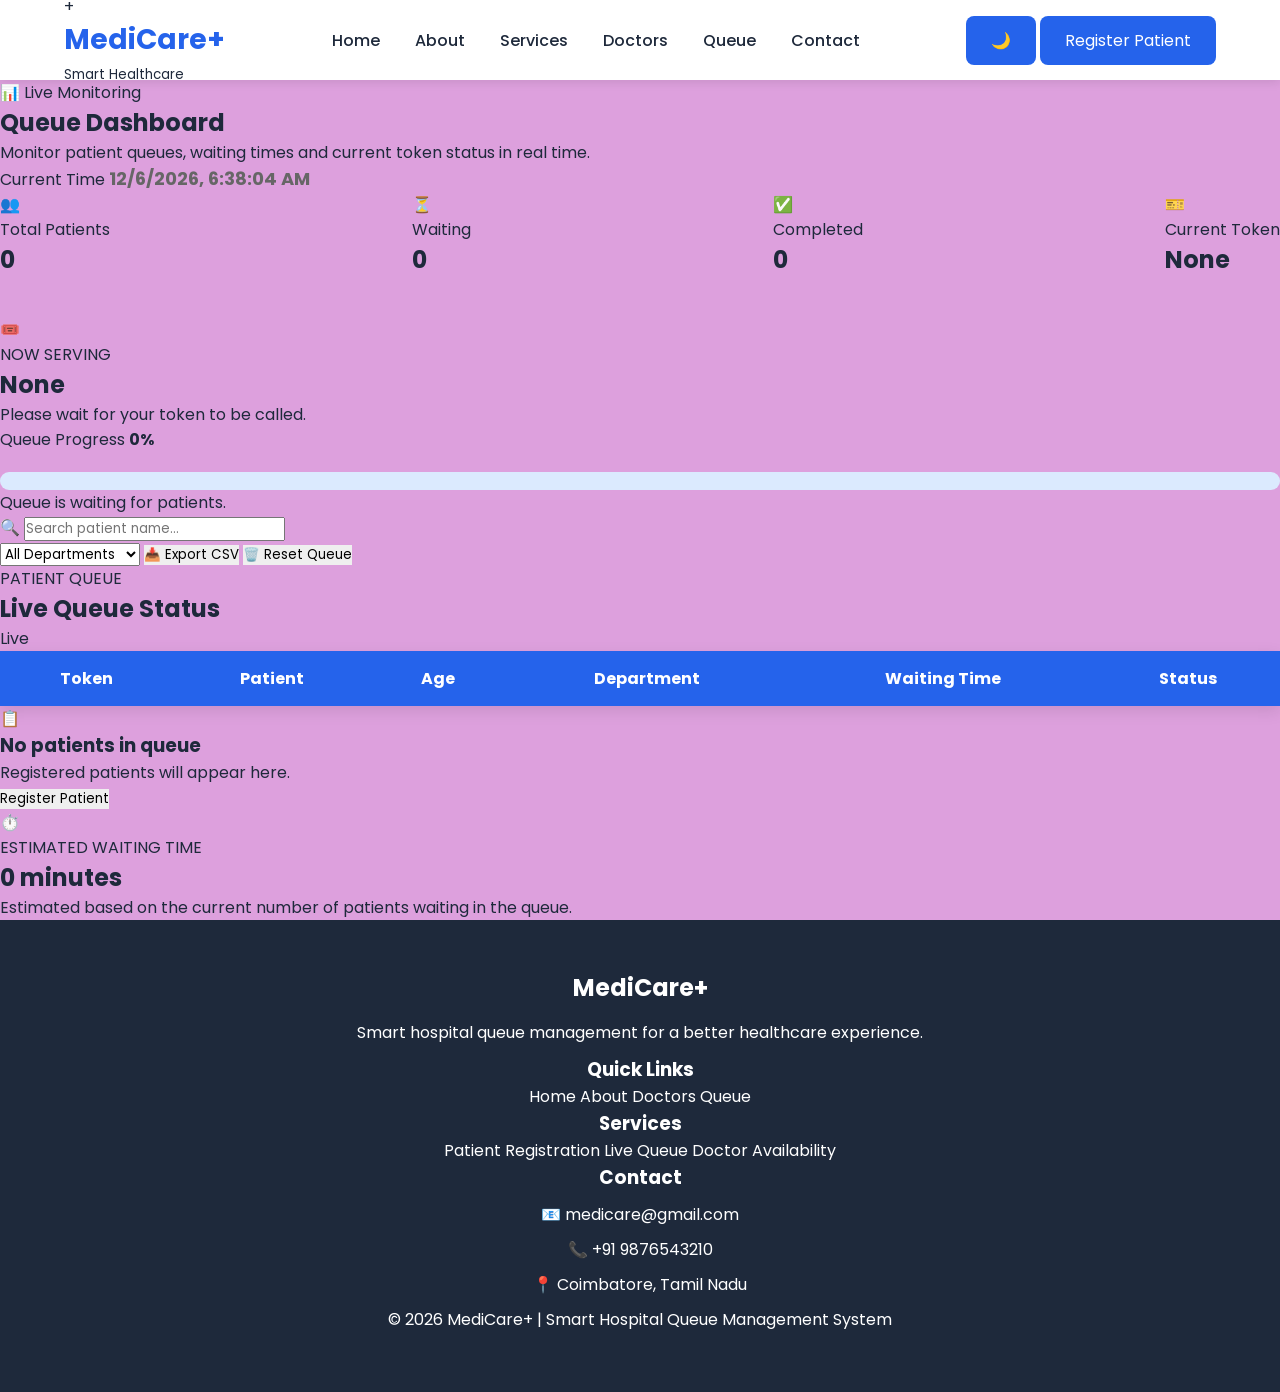
==== dashboard.html @ 4d16ec3a "Initial commit - MediCare+ Smart Hospital Queue Management System" ====
<!DOCTYPE html>
<html lang="en">

<head>

    <meta charset="UTF-8">

    <meta name="viewport" content="width=device-width, initial-scale=1.0">

    <title>Live Queue Dashboard | MediCare+</title>

    <link rel="stylesheet" href="css/style.css">
    <link rel="stylesheet" href="css/responsive.css">
    <link rel="stylesheet" href="css/animation.css">

</head>

<body>

<!-- ================= NAVBAR ================= -->

<header class="navbar">

    <nav>

        <div class="logo">

            <div class="logo-icon">
                +
            </div>

            <div>

                <h2>
                    MediCare<span>+</span>
                </h2>

                <small>
                    Smart Healthcare
                </small>

            </div>

        </div>


        <ul class="nav-links">

            <li>
                <a href="index.html">
                    Home
                </a>
            </li>

            <li>
                <a href="about.html">
                    About
                </a>
            </li>

            <li>
                <a href="index.html#services">
                    Services
                </a>
            </li>

            <li>
                <a href="doctor.html">
                    Doctors
                </a>
            </li>

            <li>
                <a href="dashboard.html" class="active">
                    Queue
                </a>
            </li>

            <li>
                <a href="index.html#contact">
                    Contact
                </a>
            </li>

        </ul>


        <div class="nav-actions">

            <button
                id="themeToggle"
                class="theme-btn">

                🌙

            </button>


            <button
                class="register-btn"
                onclick="window.location.href='register.html'">

                Register Patient

            </button>

        </div>

    </nav>

</header>


<!-- ================= DASHBOARD ================= -->

<main class="dashboard-page">


    <!-- HEADER -->

    <section class="dashboard-header">

        <div>

            <span class="hero-badge">
                📊 Live Monitoring
            </span>

            <h1>
                Queue Dashboard
            </h1>

            <p>
                Monitor patient queues, waiting times
                and current token status in real time.
            </p>

        </div>


        <div class="dashboard-time">

            <span>
                Current Time
            </span>

            <strong id="clock">
                Loading...
            </strong>

        </div>

    </section>


    <!-- ================= STAT CARDS ================= -->

    <section class="dashboard-cards">


        <div class="dashboard-card">

            <div class="dashboard-card-icon">
                👥
            </div>

            <div>

                <p>
                    Total Patients
                </p>

                <h2 id="totalPatients">
                    0
                </h2>

            </div>

        </div>


        <div class="dashboard-card waiting-card">

            <div class="dashboard-card-icon">
                ⏳
            </div>

            <div>

                <p>
                    Waiting
                </p>

                <h2 id="waitingPatients">
                    0
                </h2>

            </div>

        </div>


        <div class="dashboard-card completed-card">

            <div class="dashboard-card-icon">
                ✅
            </div>

            <div>

                <p>
                    Completed
                </p>

                <h2 id="completedPatients">
                    0
                </h2>

            </div>

        </div>


        <div class="dashboard-card current-card">

            <div class="dashboard-card-icon">
                🎫
            </div>

            <div>

                <p>
                    Current Token
                </p>

                <h2 id="currentToken">
                    None
                </h2>

            </div>

        </div>


    </section>


    <!-- ================= CURRENT QUEUE ================= -->

    <section class="queue-highlight">


        <div class="current-patient">

            <div class="current-icon">
                🎟️
            </div>

            <div>

                <span>
                    NOW SERVING
                </span>

                <h2 id="currentTokenLarge">
                    None
                </h2>

                <p>
                    Please wait for your token to be called.
                </p>

            </div>

        </div>


        <div class="queue-progress-box">

            <div class="progress-header">

                <span>
                    Queue Progress
                </span>

                <strong id="progressText">
                    0%
                </strong>

            </div>


            <div class="progress">

                <div id="progressBar">
                </div>

            </div>


            <p id="queueMessage">
                Queue is waiting for patients.
            </p>

        </div>


    </section>


    <!-- ================= CONTROLS ================= -->

    <section class="queue-controls">


        <div class="search-box">

            <span>
                🔍
            </span>

            <input
                type="text"
                id="searchInput"
                placeholder="Search patient name...">

        </div>


        <select id="departmentFilter">

            <option value="All">
                All Departments
            </option>

            <option value="General">
                General Medicine
            </option>

            <option value="ENT">
                ENT
            </option>

            <option value="Dental">
                Dental
            </option>

            <option value="Eye">
                Ophthalmology
            </option>

            <option value="Cardiology">
                Cardiology
            </option>

        </select>


        <button
            id="exportBtn"
            class="secondary-action">

            📥 Export CSV

        </button>


        <button
            id="resetBtn"
            class="danger-action">

            🗑️ Reset Queue

        </button>

    </section>


    <!-- ================= QUEUE TABLE ================= -->

    <section class="queue-table-section">


        <div class="table-header">

            <div>

                <span>
                    PATIENT QUEUE
                </span>

                <h2>
                    Live Queue Status
                </h2>

            </div>


            <div class="live-indicator">

                <span></span>

                Live

            </div>

        </div>


        <div class="table-wrapper">

            <table>

                <thead>

                    <tr>

                        <th>
                            Token
                        </th>

                        <th>
                            Patient
                        </th>

                        <th>
                            Age
                        </th>

                        <th>
                            Department
                        </th>

                        <th>
                            Waiting Time
                        </th>

                        <th>
                            Status
                        </th>

                    </tr>

                </thead>


                <tbody id="patientTable">

                    <!-- JavaScript will insert patients here -->

                </tbody>

            </table>


            <!-- EMPTY STATE -->

            <div
                id="emptyQueue"
                class="empty-queue">

                <div>
                    📋
                </div>

                <h3>
                    No patients in queue
                </h3>

                <p>
                    Registered patients will appear here.
                </p>

                <button
                    class="primary-btn"
                    onclick="window.location.href='register.html'">

                    Register Patient

                </button>

            </div>

        </div>

    </section>


    <!-- ================= ESTIMATED WAIT ================= -->

    <section class="waiting-info">


        <div class="waiting-info-icon">
            ⏱️
        </div>


        <div>

            <span>
                ESTIMATED WAITING TIME
            </span>

            <h2 id="estimatedWait">
                0 minutes
            </h2>

            <p>
                Estimated based on the current number
                of patients waiting in the queue.
            </p>

        </div>

    </section>


</main>


<!-- ================= FOOTER ================= -->

<footer id="contact">

    <div class="footer-container">


        <div class="footer-brand">

            <h2>
                MediCare<span>+</span>
            </h2>

            <p>
                Smart hospital queue management
                for a better healthcare experience.
            </p>

        </div>


        <div>

            <h3>
                Quick Links
            </h3>

            <a href="index.html">
                Home
            </a>

            <a href="about.html">
                About
            </a>

            <a href="doctor.html">
                Doctors
            </a>

            <a href="dashboard.html">
                Queue
            </a>

        </div>


        <div>

            <h3>
                Services
            </h3>

            <a href="register.html">
                Patient Registration
            </a>

            <a href="dashboard.html">
                Live Queue
            </a>

            <a href="doctor.html">
                Doctor Availability
            </a>

        </div>


        <div>

            <h3>
                Contact
            </h3>

            <p>
                📧 medicare@gmail.com
            </p>

            <p>
                📞 +91 9876543210
            </p>

            <p>
                📍 Coimbatore, Tamil Nadu
            </p>

        </div>


    </div>


    <div class="footer-bottom">

        <p>
            © 2026 MediCare+ | Smart Hospital Queue Management System
        </p>

    </div>

</footer>


<!-- ================= TOAST ================= -->

<div id="toast"></div>


<script src="js/script.js"></script>

<script src="js/dashboard.js"></script>

</body>

</html>
---- css/style.css ----
/* Google Font */
@import url('https://fonts.googleapis.com/css2?family=Poppins:wght@300;400;500;600;700&display=swap');
/* Reset */
*{
    margin:0;
    padding:0;
    box-sizing:border-box;
    font-family:'Poppins',sans-serif;
}
/* Smooth Scroll */
html{
    scroll-behavior:smooth;
}
/* Body */
body{
    background: plum;
    color:#1e293b;
}
/* Remove underline */
a{
    text-decoration:none;
    color:inherit;
}
/* Remove bullets */
ul{
    list-style:none;
}
button{
    cursor:pointer;
    border:none;
}
/* =======================
   NAVBAR
========================== */
header{
    background:white;
    box-shadow:0 2px 10px rgba(0,0,0,.1);
    position:sticky;
    top:0;
    z-index:1000;
}
nav{
    width:90%;
    margin:auto;
    height:80px;
    display:flex;
    justify-content:space-between;
    align-items:center;
}
.logo h2{
    color:#2563eb;
    font-size:28px;
}
nav ul{
    display:flex;
    gap:35px;
}
nav ul li a{
    font-weight:500;
    transition:.3s;
}
nav ul li a:hover{
    color:#2563eb;
}
nav button{
    background:#2563eb;
    color:white;
    padding:12px 25px;
    border-radius:8px;
    font-size:16px;
    transition:.3s;
}
nav button:hover{
    background:#1d4ed8;
}
/* =======================
   HERO
========================== */
#hero{
    min-height:90vh;
    display:flex;
    justify-content:space-between;
    align-items:center;
    padding:80px 10%;
    gap:60px;
}
.hero-content{
    flex:1;
}
.hero-content h1{
    font-size:55px;
    color:#2563eb;
    margin-bottom:20px;
}
.hero-content p{
    font-size:20px;
    line-height:35px;
    margin-bottom:40px;
}
.hero-content button{
    padding:15px 35px;
    margin-right:15px;
    border:none;
    border-radius:8px;
    background:#2563eb;
    color:white;
    font-size:16px;
    cursor:pointer;
}
.hero-image{
    flex:1;
    text-align:center;
}
.hero-image img{
    width:420px;
    max-width:100%;
}
.hero-image{
    flex:1;
    text-align:center;
}
.hero-image img{
    width:420px;
    max-width:100%;
}
/*=========================
      ABOUT SECTION
=========================*/
#about{
    padding:80px 10%;
    text-align:center;
    background:white;
}
#about h2{
    font-size:40px;
    color:#2563eb;
    margin-bottom:25px;
}
#about p{
    font-size:18px;
    line-height:35px;
    color:#555;
    max-width:900px;
    margin:auto;
}
/*=========================
      SERVICES
=========================*/
#services{
    padding:80px 10%;
    background:#f5f9ff;
}
#services h2{
    text-align:center;
    font-size:40px;
    color:#2563eb;
    margin-bottom:50px;
}
.service-card{
    width:260px;
    padding:30px;
    border-radius:20px;
    background:rgba(255,255,255,0.15);
    backdrop-filter:blur(15px);
    -webkit-backdrop-filter:blur(15px);
    border:1px solid rgba(255,255,255,.2);
    box-shadow:0 8px 32px rgba(0,0,0,.2);
    transition:.4s;
}
.service-card:hover{
    transform:translateY(-10px);
}
.service-card h3{
    margin-bottom:15px;
    color:#2563eb;
}
.service-card p{
    color:#666;
    line-height:28px;
}
.services-container{
    display:flex;
    justify-content:center;
    gap:30px;
    flex-wrap:wrap;
}
/*=========================
      WHY CHOOSE US
=========================*/
#why{
    padding:80px 10%;
    background:white;
}
#why h2{
    text-align:center;
    font-size:40px;
    color:#2563eb;
    margin-bottom:50px;
}
.why-container{
    display:flex;
    justify-content:center;
    gap:30px;
    flex-wrap:wrap;
}
.why-card{
    width:260px;
    padding:30px;
    border-radius:20px;
    background:rgba(255,255,255,.15);
    backdrop-filter:blur(15px);
    border:1px solid rgba(255,255,255,.2);
    transition:.4s;
}
.why-card:hover{
    transform:translateY(-10px);
    background:#2563eb;
    color:white;
}
.why-card h3{
    margin-bottom:15px;
}
.why-card p{
    line-height:28px;
}
/*=========================
      HOW IT WORKS
=========================*/
#queue{
    padding:80px 10%;
    background:#f5f9ff;
}
#queue h2{
    text-align:center;
    font-size:40px;
    color:#2563eb;
    margin-bottom:50px;
}
.steps{
    display:flex;
    justify-content:center;
    gap:30px;
    flex-wrap:wrap;
}
.step{
    width:220px;
    padding:30px;
    border-radius:20px;
    background:rgba(255,255,255,.15);
    backdrop-filter:blur(15px);
    border:1px solid rgba(255,255,255,.2);
}
.step h3{
    width:60px;
    height:60px;
    margin:auto;
    margin-bottom:20px;
    border-radius:50%;
    background:#2563eb;
    color:white;
    display:flex;
    justify-content:center;
    align-items:center;
    font-size:25px;
}
/*=========================
      FOOTER
=========================*/
footer{
    background:#1e293b;
    color:white;
    text-align:center;
    padding:50px;
}
footer h2{
    margin-bottom:15px;
}
footer p{
    margin:10px 0;
}
footer hr{
    margin:30px auto;
    width:300px;
}
/*=========================
   REGISTRATION PAGE
=========================*/
.register-container{
    width:450px;
    margin:60px auto;
    background:white;
    padding:40px;
    border-radius:12px;
    box-shadow:0 5px 20px rgba(0,0,0,.1);
}
.register-container h1{
    text-align:center;
    color:#2563eb;
    margin-bottom:30px;
}
.register-container input,
.register-container select{
    width:100%;
    padding:15px;
    margin-bottom:20px;
    border:1px solid #ccc;
    border-radius:8px;
    font-size:16px;
}
.register-container button{
    width:100%;
    padding:15px;
    background:#2563eb;
    color:white;
    border-radius:8px;
    font-size:18px;
}
#result{
    margin-top:20px;
    text-align:center;
    font-size:22px;
    font-weight:bold;
    color:green;

}
/*=========================
      DASHBOARD
=========================*/
.dashboard{
    width:90%;
    margin:50px auto;
}
.dashboard h1{
    text-align:center;
    color:#2563eb;
    margin-bottom:30px;
}
table{
    width:100%;
    border-collapse:collapse;
    background:white;
    box-shadow:0 5px 15px rgba(0,0,0,.1);
}
table th{
    background:#2563eb;
    color:white;
    padding:15px;
}
table td{
    padding:15px;
    text-align:center;
    border-bottom:1px solid #ddd;
}
table tr:hover{
    background:#f5f9ff;
}
/*========================
      DOCTOR PANEL
=========================*/
.doctor-panel{
    width:90%;
    margin:50px auto;
}
.doctor-panel h1{
    text-align:center;
    color:#2563eb;
    margin-bottom:30px;
}
.doctor-panel button{
    background:#10b981;
    color:white;
    padding:10px 18px;
    border-radius:8px;
}
.doctor-panel button:hover{
    background:#059669;
}
/*========================
    DOCTOR CONTROL
=========================*/
.doctor-controls{
    display:flex;
    justify-content:space-between;
    align-items:center;
    margin-bottom:30px;
}
.doctor-controls h2{
    color:#2563eb;
}
.doctor-controls button{
    background:#2563eb;
    color:white;
    padding:12px 20px;
    border-radius:8px;
}
/*=========================
    DASHBOARD CARDS
=========================*/
.dashboard-cards{
    display:flex;
    justify-content:space-between;
    gap:20px;
    margin-bottom:40px;
    flex-wrap:wrap;
}
.card{
    flex:1;
    min-width:220px;
    background:white;
    padding:30px;
    border-radius:12px;
    text-align:center;
    box-shadow:0 5px 15px rgba(0,0,0,.1);
    transition:.3s;
}
.card:hover{
    transform:translateY(-8px);
}
.card h3{
    color:#666;
    margin-bottom:15px;
}
.card h2{
    color:#2563eb;
    font-size:35px;
}
/*=========================
    SEARCH & FILTER
=========================*/
.controls{
    display:flex;
    justify-content:space-between;
    gap:20px;
    margin-bottom:30px;
    flex-wrap:wrap;
}
.controls input{
    flex:1;
    min-width:250px;
    padding:15px;
    border:1px solid #ccc;
    border-radius:8px;
    font-size:16px;
}
.controls select{
    width:250px;
    padding:15px;
    border:1px solid #ccc;
    border-radius:8px;
    font-size:16px;
}
/*=========================
      TOP ACTIONS
=========================*/
.top-actions{
    display:flex;
    justify-content:flex-end;
    gap:15px;
    margin-bottom:25px;
}
.top-actions button{
    padding:12px 20px;
    border:none;
    border-radius:8px;
    background:#2563eb;
    color:white;
    font-size:15px;
    cursor:pointer;
}
.top-actions button:hover{
    background:#1d4ed8;
}
#clock{
    text-align:center;
    font-size:18px;
    color:#666;
    margin-bottom:20px;
}
#toast{
    position:fixed;
    bottom:20px;
    right:20px;
    background:#10b981;
    color:white;
    padding:15px 25px;
    border-radius:8px;
    display:none;
}
@media(max-width:768px){
    nav{
        flex-direction:column;
        height:auto;
        padding:20px;
    }
    nav ul{
        flex-direction:column;
        text-align:center;
        gap:15px;
    }
    #hero{
        flex-direction:column;
        text-align:center;
    }
    .hero-left,
    .hero-right{
        width:100%;
    }
    .hero-left h1{
        font-size:38px;
    }
    .dashboard-cards{
        flex-direction:column;
    }
    .controls{
        flex-direction:column;
    }
    table{
        font-size:14px;
    }
}
/*=========================
      DARK MODE
=========================*/
.dark{
    background:#0f172a;
    color:white;
}
.dark header{
    background:#1e293b;
}
.dark nav{
    background:#1e293b;
}
.dark nav ul li a{
    color:white;
}
.dark .logo h2{
    color:#60a5fa;
}
.dark #hero{
    background:#0f172a;
}
.dark .hero-content h1{
    color:#60a5fa;
}
.dark .hero-content p{
    color:#e2e8f0;
}
.dark #about{
    background:#1e293b;
}
.dark #services{
    background:#0f172a;
}
.dark .service-card{
    background:#334155;
}
.dark .why-card{
    background:#334155;
}
.dark .step{
    background:#334155;
}
.dark footer{
    background:#1e293b;
}
.dark p{
    color:#e2e8f0;
}
.dark h2{
    color:#60a5fa;
}
.dark table th{
    background:#1d4ed8;
}
.dark .register-container{
    background:#334155;
}
.dark .register-container input,
.dark .register-container select{
    background:#475569;
    color:white;
    border:none;
}
.dark .register-container input::placeholder{
    color:#cbd5e1;
}
/* Dashboard Table Dark Mode */
.dark table{
    background:#334155;
    color:white;
}
.dark table th{
    background:#2563eb;
    color:white;
}
.dark table td{
    background:#334155;
    color:white;
    border-bottom:1px solid #475569;
}
.dark table tr:hover td{
    background:#475569;
}
/*=========================
      THEME CONTAINER
=========================*/
.theme-container{
    display:flex;
    align-items:center;
    gap:10px;
}
.theme-container span{
    font-size:22px;
    transition:0.3s;
}
#sun{
    opacity:1;
}
#moon{
    opacity:0.4;
}
.dark #sun{
    opacity:0.4;
}
.dark #moon{
    opacity:1;
}
/*=========================
      THEME TOGGLE
=========================*/
.theme-toggle{
    margin-right:20px;
}
.theme-toggle input{
    display:none;
}
.toggle-label{
    width:70px;
    height:35px;
    background:#d1d5db;
    border-radius:50px;
    display:flex;
    align-items:center;
    position:relative;
    cursor:pointer;
    transition:.3s;
}
.toggle-ball{
    width:29px;
    height:29px;
    background:white;
    border-radius:50%;
    display:flex;
    justify-content:center;
    align-items:center;
    position:absolute;
    left:3px;
    transition:.3s;
    font-size:18px;
}
#themeToggle:checked + .toggle-label{
    background:#2563eb;
}
#themeToggle:checked + .toggle-label .toggle-ball{
    left:38px;
}
/* ===== FORCE HOME PAGE DARK MODE ===== */
body.dark #services,
body.dark #why,
body.dark #queue{
    background:#0f172a !important;
}
body.dark #services h2,
body.dark #why h2,
body.dark #queue h2{
    color:#60a5fa !important;
}
body.dark .service-card,
body.dark .why-card,
body.dark .step{
    background:#334155 !important;
    color:#ffffff !important;
    box-shadow:0 5px 15px rgba(0,0,0,.4);
}
body.dark .service-card h3,
body.dark .why-card h3,
body.dark .step h3{
    color:#60a5fa !important;
}
body.dark .service-card p,
body.dark .why-card p,
body.dark .step p{
    color:#e2e8f0 !important;
}
/* ===== ABOUT SECTION DARK MODE ===== */
body.dark #about p{
    color: #e2e8f0 !important;
}
body.dark #about h2{
    color: #60a5fa !important;
}
/* =========================================
   DARK MODE - HOME PAGE
========================================= */
/* Body */
body.dark{
    background:#0f172a;
    color:#ffffff;
}
/* Navbar */
body.dark header{
    background:#1e293b;
}
body.dark nav ul li a{
    color:white;
}
body.dark .logo h2{
    color:#60a5fa;
}
/* Hero */
body.dark #hero{
    background:#0f172a;
}
body.dark .hero-content h1{
    color:#60a5fa;
}
body.dark .hero-content p{
    color:#e2e8f0;
}
/* About */
body.dark #about{
    background:#1e293b;
}
body.dark #about h2{
    color:#60a5fa;
}
body.dark #about p{
    color:#e2e8f0;
}
/* Services */
body.dark #services{
    background:#0f172a;
}
body.dark #services h2{
    color:#60a5fa;
}
body.dark .service-card{
    background:#334155;
    color:white;
    box-shadow:0 8px 20px rgba(0,0,0,.4);
}
body.dark .service-card h3{
    color:#60a5fa;
}
body.dark .service-card p{
    color:#e2e8f0;
}
/* Why Choose Us */
body.dark #why{
    background:#1e293b;
}
body.dark #why h2{
    color:#60a5fa;
}
body.dark .why-card{
    background:#334155;
    color:white;
}
body.dark .why-card h3{
    color:#60a5fa;
}
body.dark .why-card p{
    color:#e2e8f0;
}
/* How It Works */
body.dark #queue{
    background:#0f172a;
}
body.dark #queue h2{
    color:#60a5fa;
}
body.dark .step{
    background:#334155;
    color:white;
}
body.dark .step h3{
    color:white;
}
body.dark .step p{
    color:#e2e8f0;
}
/* Footer */
body.dark footer{
    background:#1e293b;
    color:white;
}
body.dark footer h2{
    color:#60a5fa;
}
body.dark footer p{
    color:#e2e8f0;
}
/* Buttons */
body.dark button{
    background:#2563eb;
    color:white;
}
body.dark button:hover{
    background:#1d4ed8;
}
/* Inputs (Future Pages) */
body.dark input,
body.dark select,
body.dark textarea{
    background:#334155;
    color:white;
    border:1px solid #475569;
}
body.dark input::placeholder{
    color:#cbd5e1;
}
.progress{
    width:100%;
    height:18px;
    background:#dbeafe;
    border-radius:20px;
    overflow:hidden;
    margin-top:20px;
}
#progressBar{
    width:0%;
    height:100%;
    background:#2563eb;
    transition:.5s;
}
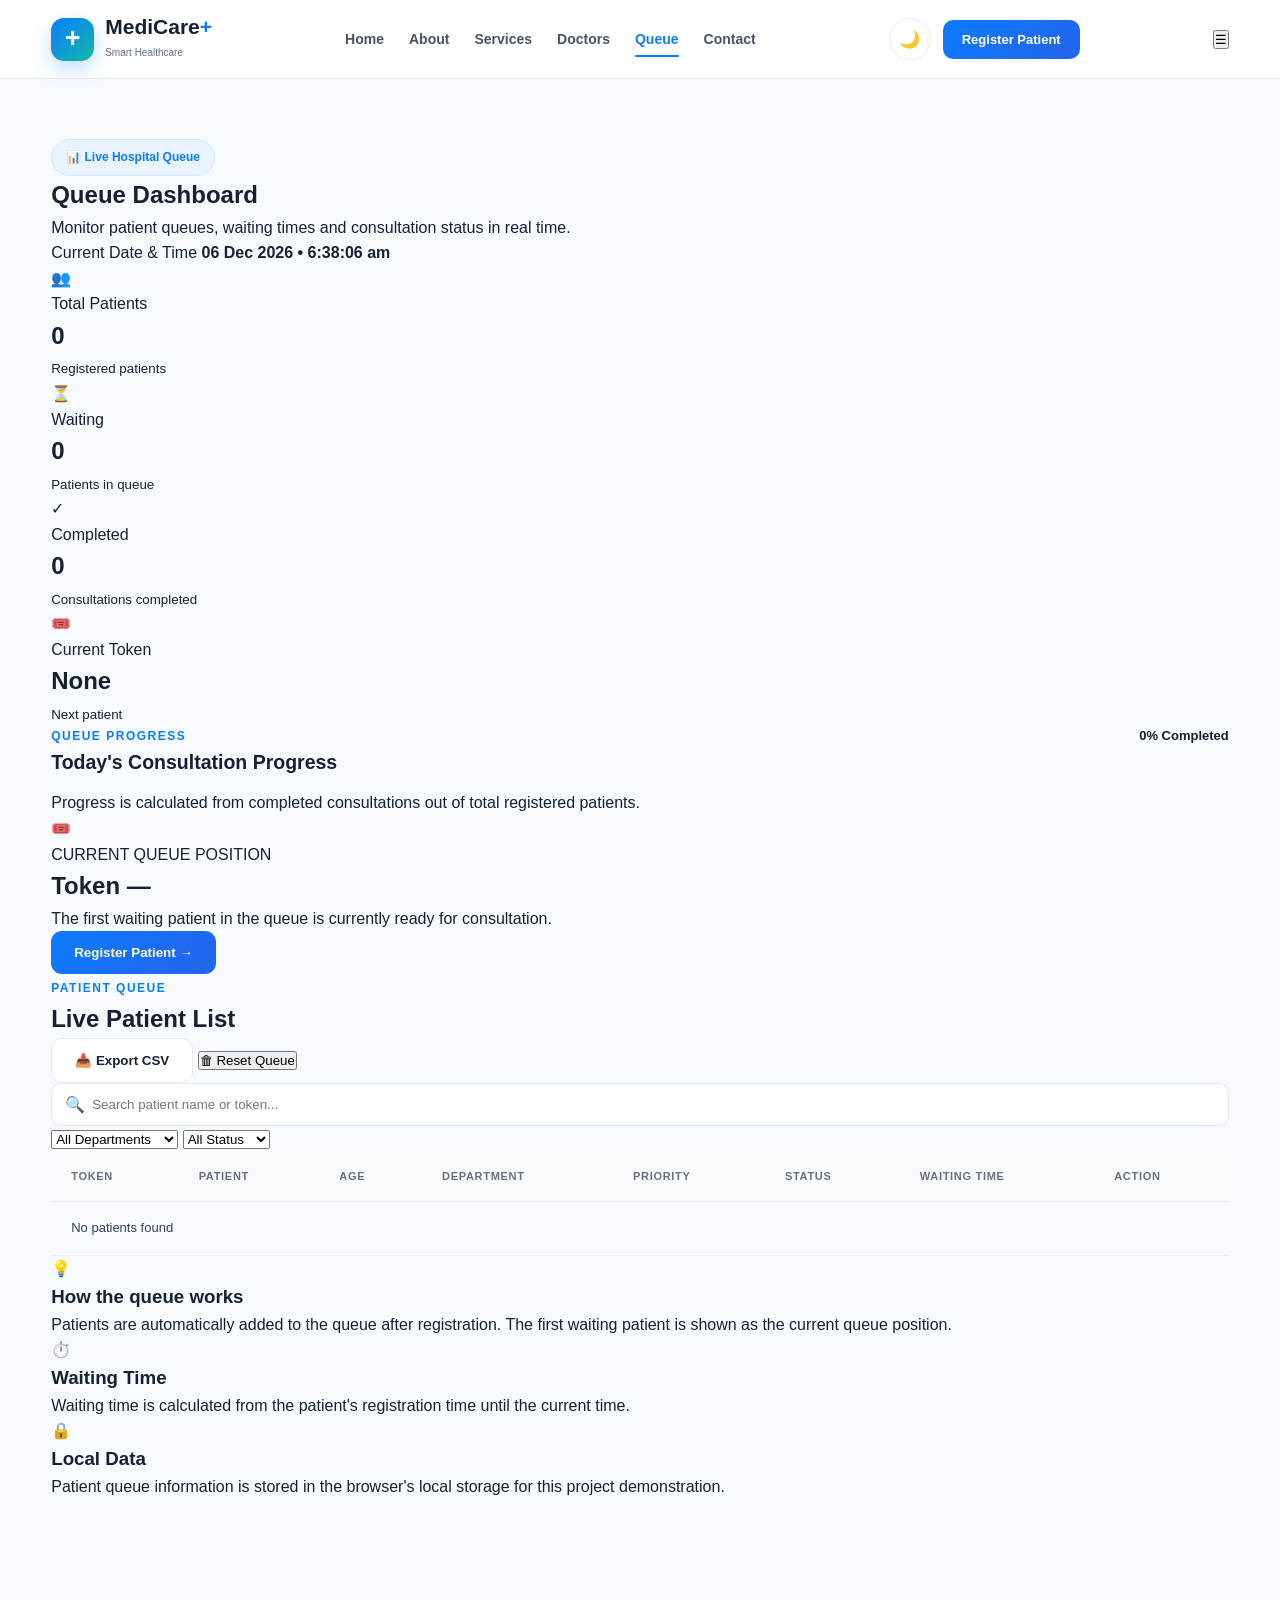
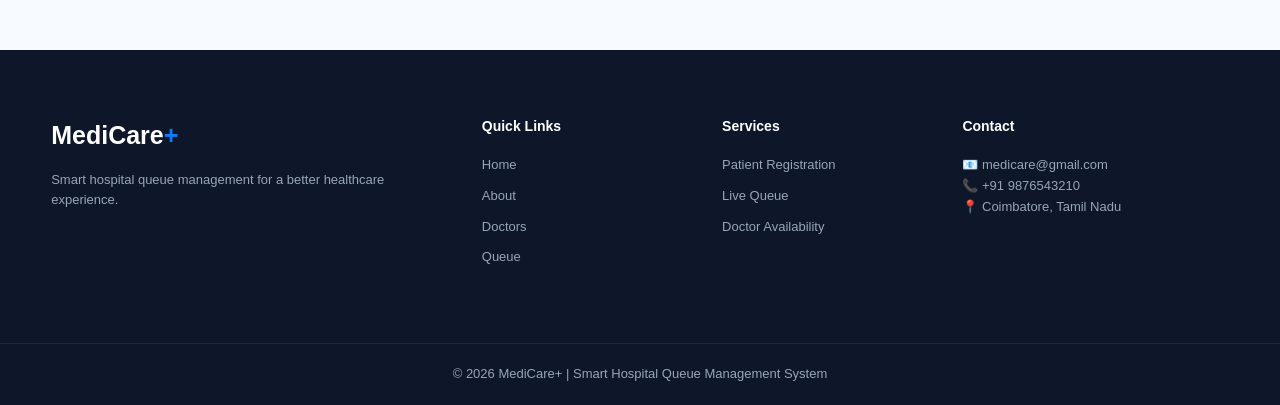
==== commit f18ac7b6: "changes in dashboard" ====
--- a/dashboard.html
+++ b/dashboard.html
@@ -2,9 +2,7 @@
 <html lang="en">
 
 <head>
-
     <meta charset="UTF-8">
-
     <meta name="viewport" content="width=device-width, initial-scale=1.0">
 
     <title>Live Queue Dashboard | MediCare+</title>
@@ -12,623 +10,693 @@
     <link rel="stylesheet" href="css/style.css">
     <link rel="stylesheet" href="css/responsive.css">
     <link rel="stylesheet" href="css/animation.css">
-
 </head>
 
 <body>
 
-<!-- ================= NAVBAR ================= -->
-
-<header class="navbar">
-
-    <nav>
-
-        <div class="logo">
-
-            <div class="logo-icon">
-                +
-            </div>
+    <!-- =========================
+         NAVBAR
+    ========================== -->
+
+    <header class="navbar">
+
+        <nav>
+
+            <div class="logo">
+
+                <div class="logo-icon">+</div>
+
+                <div>
+                    <h2>MediCare<span>+</span></h2>
+                    <small>Smart Healthcare</small>
+                </div>
+
+            </div>
+
+
+            <ul class="nav-links">
+
+                <li>
+                    <a href="index.html">Home</a>
+                </li>
+
+                <li>
+                    <a href="about.html">About</a>
+                </li>
+
+                <li>
+                    <a href="index.html#services">Services</a>
+                </li>
+
+                <li>
+                    <a href="doctor.html">Doctors</a>
+                </li>
+
+                <li>
+                    <a href="dashboard.html" class="active">
+                        Queue
+                    </a>
+                </li>
+
+                <li>
+                    <a href="index.html#contact">Contact</a>
+                </li>
+
+            </ul>
+
+
+            <div class="nav-actions">
+
+                <button
+                    id="themeToggle"
+                    class="theme-btn"
+                    aria-label="Toggle dark mode">
+                    🌙
+                </button>
+
+                <button
+                    class="register-btn"
+                    onclick="window.location.href='register.html'">
+                    Register Patient
+                </button>
+
+            </div>
+
+        </nav>
+
+    </header>
+
+
+
+    <!-- =========================
+         DASHBOARD HEADER
+    ========================== -->
+
+    <main class="dashboard-page">
+
+        <section class="dashboard-hero">
 
             <div>
+
+                <span class="hero-badge">
+                    📊 Live Hospital Queue
+                </span>
+
+                <h1>
+                    Queue
+                    <span>Dashboard</span>
+                </h1>
+
+                <p>
+                    Monitor patient queues, waiting times and
+                    consultation status in real time.
+                </p>
+
+            </div>
+
+
+            <div class="dashboard-date">
+
+                <span>Current Date & Time</span>
+
+                <strong id="clock">
+                    Loading...
+                </strong>
+
+            </div>
+
+        </section>
+
+
+
+        <!-- =========================
+             SUMMARY CARDS
+        ========================== -->
+
+        <section class="dashboard-summary">
+
+            <!-- Total Patients -->
+
+            <div class="dashboard-stat-card">
+
+                <div class="stat-icon blue">
+                    👥
+                </div>
+
+                <div>
+
+                    <span>Total Patients</span>
+
+                    <h2 id="totalPatients">
+                        0
+                    </h2>
+
+                    <small>
+                        Registered patients
+                    </small>
+
+                </div>
+
+            </div>
+
+
+            <!-- Waiting -->
+
+            <div class="dashboard-stat-card">
+
+                <div class="stat-icon orange">
+                    ⏳
+                </div>
+
+                <div>
+
+                    <span>Waiting</span>
+
+                    <h2 id="waitingPatients">
+                        0
+                    </h2>
+
+                    <small>
+                        Patients in queue
+                    </small>
+
+                </div>
+
+            </div>
+
+
+            <!-- Completed -->
+
+            <div class="dashboard-stat-card">
+
+                <div class="stat-icon green">
+                    ✓
+                </div>
+
+                <div>
+
+                    <span>Completed</span>
+
+                    <h2 id="completedPatients">
+                        0
+                    </h2>
+
+                    <small>
+                        Consultations completed
+                    </small>
+
+                </div>
+
+            </div>
+
+
+            <!-- Current Token -->
+
+            <div class="dashboard-stat-card">
+
+                <div class="stat-icon purple">
+                    🎟️
+                </div>
+
+                <div>
+
+                    <span>Current Token</span>
+
+                    <h2 id="currentToken">
+                        None
+                    </h2>
+
+                    <small>
+                        Next patient
+                    </small>
+
+                </div>
+
+            </div>
+
+        </section>
+
+
+
+        <!-- =========================
+             QUEUE PROGRESS
+        ========================== -->
+
+        <section class="queue-progress-card">
+
+            <div class="progress-header">
+
+                <div>
+
+                    <span class="section-label">
+                        QUEUE PROGRESS
+                    </span>
+
+                    <h2>
+                        Today's Consultation Progress
+                    </h2>
+
+                </div>
+
+                <strong id="progressText">
+                    0% Completed
+                </strong>
+
+            </div>
+
+
+            <div class="progress-track">
+
+                <div
+                    id="progressBar"
+                    class="progress-bar"
+                    style="width: 0%;">
+                </div>
+
+            </div>
+
+
+            <p>
+                Progress is calculated from completed
+                consultations out of total registered patients.
+            </p>
+
+        </section>
+
+
+
+        <!-- =========================
+             CURRENT PATIENT
+        ========================== -->
+
+        <section class="current-patient-card">
+
+            <div class="current-patient-icon">
+                🎟️
+            </div>
+
+            <div class="current-patient-content">
+
+                <span>
+                    CURRENT QUEUE POSITION
+                </span>
+
+                <h2>
+                    Token
+                    <strong id="currentTokenDisplay">
+                        —
+                    </strong>
+                </h2>
+
+                <p>
+                    The first waiting patient in the queue
+                    is currently ready for consultation.
+                </p>
+
+            </div>
+
+
+            <button
+                class="primary-btn"
+                onclick="window.location.href='register.html'">
+
+                Register Patient →
+
+            </button>
+
+        </section>
+
+
+
+        <!-- =========================
+             FILTERS
+        ========================== -->
+
+        <section class="queue-section">
+
+            <div class="queue-section-header">
+
+                <div>
+
+                    <span class="section-label">
+                        PATIENT QUEUE
+                    </span>
+
+                    <h2>
+                        Live Patient List
+                    </h2>
+
+                </div>
+
+
+                <div class="queue-actions">
+
+                    <button
+                        id="exportBtn"
+                        class="secondary-btn">
+
+                        📥 Export CSV
+
+                    </button>
+
+
+                    <button
+                        id="resetBtn"
+                        class="danger-btn">
+
+                        🗑 Reset Queue
+
+                    </button>
+
+                </div>
+
+            </div>
+
+
+
+            <!-- SEARCH + FILTER -->
+
+            <div class="queue-filters">
+
+                <div class="search-box">
+
+                    <span>🔍</span>
+
+                    <input
+                        type="text"
+                        id="searchInput"
+                        placeholder="Search patient name or token...">
+
+                </div>
+
+
+                <select id="departmentFilter">
+
+                    <option value="All">
+                        All Departments
+                    </option>
+
+                    <option value="General">
+                        General Medicine
+                    </option>
+
+                    <option value="ENT">
+                        ENT
+                    </option>
+
+                    <option value="Dental">
+                        Dental
+                    </option>
+
+                    <option value="Eye">
+                        Ophthalmology
+                    </option>
+
+                    <option value="Cardiology">
+                        Cardiology
+                    </option>
+
+                </select>
+
+
+                <select id="statusFilter">
+
+                    <option value="All">
+                        All Status
+                    </option>
+
+                    <option value="Waiting">
+                        Waiting
+                    </option>
+
+                    <option value="Completed">
+                        Completed
+                    </option>
+
+                </select>
+
+            </div>
+
+
+
+            <!-- =========================
+                 PATIENT TABLE
+            ========================== -->
+
+            <div class="table-container">
+
+                <table>
+
+                    <thead>
+
+                        <tr>
+
+                            <th>
+                                Token
+                            </th>
+
+                            <th>
+                                Patient
+                            </th>
+
+                            <th>
+                                Age
+                            </th>
+
+                            <th>
+                                Department
+                            </th>
+
+                            <th>
+                                Priority
+                            </th>
+
+                            <th>
+                                Status
+                            </th>
+
+                            <th>
+                                Waiting Time
+                            </th>
+
+                            <th>
+                                Action
+                            </th>
+
+                        </tr>
+
+                    </thead>
+
+
+                    <tbody id="patientTable">
+
+                        <!-- JavaScript will load patients here -->
+
+                    </tbody>
+
+                </table>
+
+            </div>
+
+        </section>
+
+
+
+        <!-- =========================
+             DASHBOARD INFORMATION
+        ========================== -->
+
+        <section class="dashboard-info-grid">
+
+            <div class="dashboard-info-card">
+
+                <div class="info-icon">
+                    💡
+                </div>
+
+                <div>
+
+                    <h3>
+                        How the queue works
+                    </h3>
+
+                    <p>
+                        Patients are automatically added to the
+                        queue after registration. The first
+                        waiting patient is shown as the current
+                        queue position.
+                    </p>
+
+                </div>
+
+            </div>
+
+
+            <div class="dashboard-info-card">
+
+                <div class="info-icon">
+                    ⏱️
+                </div>
+
+                <div>
+
+                    <h3>
+                        Waiting Time
+                    </h3>
+
+                    <p>
+                        Waiting time is calculated from the
+                        patient's registration time until the
+                        current time.
+                    </p>
+
+                </div>
+
+            </div>
+
+
+            <div class="dashboard-info-card">
+
+                <div class="info-icon">
+                    🔒
+                </div>
+
+                <div>
+
+                    <h3>
+                        Local Data
+                    </h3>
+
+                    <p>
+                        Patient queue information is stored in
+                        the browser's local storage for this
+                        project demonstration.
+                    </p>
+
+                </div>
+
+            </div>
+
+        </section>
+
+    </main>
+
+
+
+    <!-- =========================
+         FOOTER
+    ========================== -->
+
+    <footer id="contact">
+
+        <div class="footer-container">
+
+            <div class="footer-brand">
 
                 <h2>
                     MediCare<span>+</span>
                 </h2>
 
-                <small>
-                    Smart Healthcare
-                </small>
-
-            </div>
-
-        </div>
-
-
-        <ul class="nav-links">
-
-            <li>
+                <p>
+                    Smart hospital queue management for a
+                    better healthcare experience.
+                </p>
+
+            </div>
+
+
+            <div>
+
+                <h3>
+                    Quick Links
+                </h3>
+
                 <a href="index.html">
                     Home
                 </a>
-            </li>
-
-            <li>
+
                 <a href="about.html">
                     About
                 </a>
-            </li>
-
-            <li>
-                <a href="index.html#services">
-                    Services
-                </a>
-            </li>
-
-            <li>
+
                 <a href="doctor.html">
                     Doctors
                 </a>
-            </li>
-
-            <li>
-                <a href="dashboard.html" class="active">
+
+                <a href="dashboard.html">
                     Queue
                 </a>
-            </li>
-
-            <li>
-                <a href="index.html#contact">
+
+            </div>
+
+
+            <div>
+
+                <h3>
+                    Services
+                </h3>
+
+                <a href="register.html">
+                    Patient Registration
+                </a>
+
+                <a href="dashboard.html">
+                    Live Queue
+                </a>
+
+                <a href="doctor.html">
+                    Doctor Availability
+                </a>
+
+            </div>
+
+
+            <div>
+
+                <h3>
                     Contact
-                </a>
-            </li>
-
-        </ul>
-
-
-        <div class="nav-actions">
-
-            <button
-                id="themeToggle"
-                class="theme-btn">
-
-                🌙
-
-            </button>
-
-
-            <button
-                class="register-btn"
-                onclick="window.location.href='register.html'">
-
-                Register Patient
-
-            </button>
+                </h3>
+
+                <p>
+                    📧 medicare@gmail.com
+                </p>
+
+                <p>
+                    📞 +91 9876543210
+                </p>
+
+                <p>
+                    📍 Coimbatore, Tamil Nadu
+                </p>
+
+            </div>
 
         </div>
 
-    </nav>
-
-</header>
-
-
-<!-- ================= DASHBOARD ================= -->
-
-<main class="dashboard-page">
-
-
-    <!-- HEADER -->
-
-    <section class="dashboard-header">
-
-        <div>
-
-            <span class="hero-badge">
-                📊 Live Monitoring
-            </span>
-
-            <h1>
-                Queue Dashboard
-            </h1>
+
+        <div class="footer-bottom">
 
             <p>
-                Monitor patient queues, waiting times
-                and current token status in real time.
+                © 2026 MediCare+ | Smart Hospital Queue
+                Management System
             </p>
 
         </div>
 
-
-        <div class="dashboard-time">
-
-            <span>
-                Current Time
-            </span>
-
-            <strong id="clock">
-                Loading...
-            </strong>
-
-        </div>
-
-    </section>
-
-
-    <!-- ================= STAT CARDS ================= -->
-
-    <section class="dashboard-cards">
-
-
-        <div class="dashboard-card">
-
-            <div class="dashboard-card-icon">
-                👥
-            </div>
-
-            <div>
-
-                <p>
-                    Total Patients
-                </p>
-
-                <h2 id="totalPatients">
-                    0
-                </h2>
-
-            </div>
-
-        </div>
-
-
-        <div class="dashboard-card waiting-card">
-
-            <div class="dashboard-card-icon">
-                ⏳
-            </div>
-
-            <div>
-
-                <p>
-                    Waiting
-                </p>
-
-                <h2 id="waitingPatients">
-                    0
-                </h2>
-
-            </div>
-
-        </div>
-
-
-        <div class="dashboard-card completed-card">
-
-            <div class="dashboard-card-icon">
-                ✅
-            </div>
-
-            <div>
-
-                <p>
-                    Completed
-                </p>
-
-                <h2 id="completedPatients">
-                    0
-                </h2>
-
-            </div>
-
-        </div>
-
-
-        <div class="dashboard-card current-card">
-
-            <div class="dashboard-card-icon">
-                🎫
-            </div>
-
-            <div>
-
-                <p>
-                    Current Token
-                </p>
-
-                <h2 id="currentToken">
-                    None
-                </h2>
-
-            </div>
-
-        </div>
-
-
-    </section>
-
-
-    <!-- ================= CURRENT QUEUE ================= -->
-
-    <section class="queue-highlight">
-
-
-        <div class="current-patient">
-
-            <div class="current-icon">
-                🎟️
-            </div>
-
-            <div>
-
-                <span>
-                    NOW SERVING
-                </span>
-
-                <h2 id="currentTokenLarge">
-                    None
-                </h2>
-
-                <p>
-                    Please wait for your token to be called.
-                </p>
-
-            </div>
-
-        </div>
-
-
-        <div class="queue-progress-box">
-
-            <div class="progress-header">
-
-                <span>
-                    Queue Progress
-                </span>
-
-                <strong id="progressText">
-                    0%
-                </strong>
-
-            </div>
-
-
-            <div class="progress">
-
-                <div id="progressBar">
-                </div>
-
-            </div>
-
-
-            <p id="queueMessage">
-                Queue is waiting for patients.
-            </p>
-
-        </div>
-
-
-    </section>
-
-
-    <!-- ================= CONTROLS ================= -->
-
-    <section class="queue-controls">
-
-
-        <div class="search-box">
-
-            <span>
-                🔍
-            </span>
-
-            <input
-                type="text"
-                id="searchInput"
-                placeholder="Search patient name...">
-
-        </div>
-
-
-        <select id="departmentFilter">
-
-            <option value="All">
-                All Departments
-            </option>
-
-            <option value="General">
-                General Medicine
-            </option>
-
-            <option value="ENT">
-                ENT
-            </option>
-
-            <option value="Dental">
-                Dental
-            </option>
-
-            <option value="Eye">
-                Ophthalmology
-            </option>
-
-            <option value="Cardiology">
-                Cardiology
-            </option>
-
-        </select>
-
-
-        <button
-            id="exportBtn"
-            class="secondary-action">
-
-            📥 Export CSV
-
-        </button>
-
-
-        <button
-            id="resetBtn"
-            class="danger-action">
-
-            🗑️ Reset Queue
-
-        </button>
-
-    </section>
-
-
-    <!-- ================= QUEUE TABLE ================= -->
-
-    <section class="queue-table-section">
-
-
-        <div class="table-header">
-
-            <div>
-
-                <span>
-                    PATIENT QUEUE
-                </span>
-
-                <h2>
-                    Live Queue Status
-                </h2>
-
-            </div>
-
-
-            <div class="live-indicator">
-
-                <span></span>
-
-                Live
-
-            </div>
-
-        </div>
-
-
-        <div class="table-wrapper">
-
-            <table>
-
-                <thead>
-
-                    <tr>
-
-                        <th>
-                            Token
-                        </th>
-
-                        <th>
-                            Patient
-                        </th>
-
-                        <th>
-                            Age
-                        </th>
-
-                        <th>
-                            Department
-                        </th>
-
-                        <th>
-                            Waiting Time
-                        </th>
-
-                        <th>
-                            Status
-                        </th>
-
-                    </tr>
-
-                </thead>
-
-
-                <tbody id="patientTable">
-
-                    <!-- JavaScript will insert patients here -->
-
-                </tbody>
-
-            </table>
-
-
-            <!-- EMPTY STATE -->
-
-            <div
-                id="emptyQueue"
-                class="empty-queue">
-
-                <div>
-                    📋
-                </div>
-
-                <h3>
-                    No patients in queue
-                </h3>
-
-                <p>
-                    Registered patients will appear here.
-                </p>
-
-                <button
-                    class="primary-btn"
-                    onclick="window.location.href='register.html'">
-
-                    Register Patient
-
-                </button>
-
-            </div>
-
-        </div>
-
-    </section>
-
-
-    <!-- ================= ESTIMATED WAIT ================= -->
-
-    <section class="waiting-info">
-
-
-        <div class="waiting-info-icon">
-            ⏱️
-        </div>
-
-
-        <div>
-
-            <span>
-                ESTIMATED WAITING TIME
-            </span>
-
-            <h2 id="estimatedWait">
-                0 minutes
-            </h2>
-
-            <p>
-                Estimated based on the current number
-                of patients waiting in the queue.
-            </p>
-
-        </div>
-
-    </section>
-
-
-</main>
-
-
-<!-- ================= FOOTER ================= -->
-
-<footer id="contact">
-
-    <div class="footer-container">
-
-
-        <div class="footer-brand">
-
-            <h2>
-                MediCare<span>+</span>
-            </h2>
-
-            <p>
-                Smart hospital queue management
-                for a better healthcare experience.
-            </p>
-
-        </div>
-
-
-        <div>
-
-            <h3>
-                Quick Links
-            </h3>
-
-            <a href="index.html">
-                Home
-            </a>
-
-            <a href="about.html">
-                About
-            </a>
-
-            <a href="doctor.html">
-                Doctors
-            </a>
-
-            <a href="dashboard.html">
-                Queue
-            </a>
-
-        </div>
-
-
-        <div>
-
-            <h3>
-                Services
-            </h3>
-
-            <a href="register.html">
-                Patient Registration
-            </a>
-
-            <a href="dashboard.html">
-                Live Queue
-            </a>
-
-            <a href="doctor.html">
-                Doctor Availability
-            </a>
-
-        </div>
-
-
-        <div>
-
-            <h3>
-                Contact
-            </h3>
-
-            <p>
-                📧 medicare@gmail.com
-            </p>
-
-            <p>
-                📞 +91 9876543210
-            </p>
-
-            <p>
-                📍 Coimbatore, Tamil Nadu
-            </p>
-
-        </div>
-
-
-    </div>
-
-
-    <div class="footer-bottom">
-
-        <p>
-            © 2026 MediCare+ | Smart Hospital Queue Management System
-        </p>
-
-    </div>
-
-</footer>
-
-
-<!-- ================= TOAST ================= -->
-
-<div id="toast"></div>
-
-
-<script src="js/script.js"></script>
-
-<script src="js/dashboard.js"></script>
+    </footer>
+
+
+
+    <!-- TOAST -->
+
+    <div id="toast"></div>
+
+
+
+    <!-- JAVASCRIPT -->
+
+    <script src="js/script.js"></script>
+    <script src="js/dashboard.js"></script>
 
 </body>
 
--- a/css/style.css
+++ b/css/style.css
@@ -1,836 +1,2373 @@
-/* Google Font */
-@import url('https://fonts.googleapis.com/css2?family=Poppins:wght@300;400;500;600;700&display=swap');
-/* Reset */
-*{
-    margin:0;
-    padding:0;
-    box-sizing:border-box;
-    font-family:'Poppins',sans-serif;
-}
-/* Smooth Scroll */
-html{
-    scroll-behavior:smooth;
-}
-/* Body */
-body{
-    background: plum;
-    color:#1e293b;
-}
-/* Remove underline */
-a{
-    text-decoration:none;
-    color:inherit;
-}
-/* Remove bullets */
-ul{
-    list-style:none;
-}
-button{
-    cursor:pointer;
-    border:none;
-}
-/* =======================
-   NAVBAR
-========================== */
-header{
-    background:white;
-    box-shadow:0 2px 10px rgba(0,0,0,.1);
-    position:sticky;
-    top:0;
-    z-index:1000;
-}
-nav{
-    width:90%;
-    margin:auto;
-    height:80px;
-    display:flex;
-    justify-content:space-between;
-    align-items:center;
-}
-.logo h2{
-    color:#2563eb;
-    font-size:28px;
-}
-nav ul{
-    display:flex;
-    gap:35px;
-}
-nav ul li a{
-    font-weight:500;
-    transition:.3s;
-}
-nav ul li a:hover{
-    color:#2563eb;
-}
-nav button{
-    background:#2563eb;
-    color:white;
-    padding:12px 25px;
-    border-radius:8px;
-    font-size:16px;
-    transition:.3s;
-}
-nav button:hover{
-    background:#1d4ed8;
-}
-/* =======================
-   HERO
-========================== */
-#hero{
-    min-height:90vh;
-    display:flex;
-    justify-content:space-between;
-    align-items:center;
-    padding:80px 10%;
-    gap:60px;
-}
-.hero-content{
-    flex:1;
-}
-.hero-content h1{
-    font-size:55px;
-    color:#2563eb;
-    margin-bottom:20px;
-}
-.hero-content p{
-    font-size:20px;
-    line-height:35px;
-    margin-bottom:40px;
-}
-.hero-content button{
-    padding:15px 35px;
-    margin-right:15px;
-    border:none;
-    border-radius:8px;
-    background:#2563eb;
-    color:white;
-    font-size:16px;
-    cursor:pointer;
-}
-.hero-image{
-    flex:1;
-    text-align:center;
-}
-.hero-image img{
-    width:420px;
-    max-width:100%;
-}
-.hero-image{
-    flex:1;
-    text-align:center;
-}
-.hero-image img{
-    width:420px;
-    max-width:100%;
-}
-/*=========================
-      ABOUT SECTION
-=========================*/
-#about{
-    padding:80px 10%;
-    text-align:center;
-    background:white;
-}
-#about h2{
-    font-size:40px;
-    color:#2563eb;
-    margin-bottom:25px;
-}
-#about p{
-    font-size:18px;
-    line-height:35px;
-    color:#555;
-    max-width:900px;
-    margin:auto;
-}
-/*=========================
-      SERVICES
-=========================*/
-#services{
-    padding:80px 10%;
-    background:#f5f9ff;
-}
-#services h2{
-    text-align:center;
-    font-size:40px;
-    color:#2563eb;
-    margin-bottom:50px;
-}
-.service-card{
-    width:260px;
-    padding:30px;
-    border-radius:20px;
-    background:rgba(255,255,255,0.15);
-    backdrop-filter:blur(15px);
-    -webkit-backdrop-filter:blur(15px);
-    border:1px solid rgba(255,255,255,.2);
-    box-shadow:0 8px 32px rgba(0,0,0,.2);
-    transition:.4s;
-}
-.service-card:hover{
-    transform:translateY(-10px);
-}
-.service-card h3{
-    margin-bottom:15px;
-    color:#2563eb;
-}
-.service-card p{
-    color:#666;
-    line-height:28px;
-}
-.services-container{
-    display:flex;
-    justify-content:center;
-    gap:30px;
-    flex-wrap:wrap;
-}
-/*=========================
-      WHY CHOOSE US
-=========================*/
-#why{
-    padding:80px 10%;
-    background:white;
-}
-#why h2{
-    text-align:center;
-    font-size:40px;
-    color:#2563eb;
-    margin-bottom:50px;
-}
-.why-container{
-    display:flex;
-    justify-content:center;
-    gap:30px;
-    flex-wrap:wrap;
-}
-.why-card{
-    width:260px;
-    padding:30px;
-    border-radius:20px;
-    background:rgba(255,255,255,.15);
-    backdrop-filter:blur(15px);
-    border:1px solid rgba(255,255,255,.2);
-    transition:.4s;
-}
-.why-card:hover{
-    transform:translateY(-10px);
-    background:#2563eb;
-    color:white;
-}
-.why-card h3{
-    margin-bottom:15px;
-}
-.why-card p{
-    line-height:28px;
-}
-/*=========================
-      HOW IT WORKS
-=========================*/
-#queue{
-    padding:80px 10%;
-    background:#f5f9ff;
-}
-#queue h2{
-    text-align:center;
-    font-size:40px;
-    color:#2563eb;
-    margin-bottom:50px;
-}
-.steps{
-    display:flex;
-    justify-content:center;
-    gap:30px;
-    flex-wrap:wrap;
-}
-.step{
-    width:220px;
-    padding:30px;
-    border-radius:20px;
-    background:rgba(255,255,255,.15);
-    backdrop-filter:blur(15px);
-    border:1px solid rgba(255,255,255,.2);
-}
-.step h3{
-    width:60px;
-    height:60px;
-    margin:auto;
-    margin-bottom:20px;
-    border-radius:50%;
-    background:#2563eb;
-    color:white;
-    display:flex;
-    justify-content:center;
-    align-items:center;
-    font-size:25px;
-}
-/*=========================
-      FOOTER
-=========================*/
-footer{
-    background:#1e293b;
-    color:white;
-    text-align:center;
-    padding:50px;
-}
-footer h2{
-    margin-bottom:15px;
-}
-footer p{
-    margin:10px 0;
-}
-footer hr{
-    margin:30px auto;
-    width:300px;
-}
-/*=========================
-   REGISTRATION PAGE
-=========================*/
-.register-container{
-    width:450px;
-    margin:60px auto;
-    background:white;
-    padding:40px;
-    border-radius:12px;
-    box-shadow:0 5px 20px rgba(0,0,0,.1);
-}
-.register-container h1{
-    text-align:center;
-    color:#2563eb;
-    margin-bottom:30px;
-}
-.register-container input,
-.register-container select{
-    width:100%;
-    padding:15px;
-    margin-bottom:20px;
-    border:1px solid #ccc;
-    border-radius:8px;
-    font-size:16px;
-}
-.register-container button{
-    width:100%;
-    padding:15px;
-    background:#2563eb;
-    color:white;
-    border-radius:8px;
-    font-size:18px;
-}
-#result{
-    margin-top:20px;
-    text-align:center;
-    font-size:22px;
-    font-weight:bold;
-    color:green;
-
-}
-/*=========================
-      DASHBOARD
-=========================*/
-.dashboard{
-    width:90%;
-    margin:50px auto;
-}
-.dashboard h1{
-    text-align:center;
-    color:#2563eb;
-    margin-bottom:30px;
-}
-table{
-    width:100%;
-    border-collapse:collapse;
-    background:white;
-    box-shadow:0 5px 15px rgba(0,0,0,.1);
-}
-table th{
-    background:#2563eb;
-    color:white;
-    padding:15px;
-}
-table td{
-    padding:15px;
-    text-align:center;
-    border-bottom:1px solid #ddd;
-}
-table tr:hover{
-    background:#f5f9ff;
-}
-/*========================
-      DOCTOR PANEL
-=========================*/
-.doctor-panel{
-    width:90%;
-    margin:50px auto;
-}
-.doctor-panel h1{
-    text-align:center;
-    color:#2563eb;
-    margin-bottom:30px;
-}
-.doctor-panel button{
-    background:#10b981;
-    color:white;
-    padding:10px 18px;
-    border-radius:8px;
-}
-.doctor-panel button:hover{
-    background:#059669;
-}
-/*========================
-    DOCTOR CONTROL
-=========================*/
-.doctor-controls{
-    display:flex;
-    justify-content:space-between;
-    align-items:center;
-    margin-bottom:30px;
-}
-.doctor-controls h2{
-    color:#2563eb;
-}
-.doctor-controls button{
-    background:#2563eb;
-    color:white;
-    padding:12px 20px;
-    border-radius:8px;
-}
-/*=========================
-    DASHBOARD CARDS
-=========================*/
-.dashboard-cards{
-    display:flex;
-    justify-content:space-between;
-    gap:20px;
-    margin-bottom:40px;
-    flex-wrap:wrap;
-}
-.card{
-    flex:1;
-    min-width:220px;
-    background:white;
-    padding:30px;
-    border-radius:12px;
-    text-align:center;
-    box-shadow:0 5px 15px rgba(0,0,0,.1);
-    transition:.3s;
-}
-.card:hover{
-    transform:translateY(-8px);
-}
-.card h3{
-    color:#666;
-    margin-bottom:15px;
-}
-.card h2{
-    color:#2563eb;
-    font-size:35px;
-}
-/*=========================
-    SEARCH & FILTER
-=========================*/
-.controls{
-    display:flex;
-    justify-content:space-between;
-    gap:20px;
-    margin-bottom:30px;
-    flex-wrap:wrap;
-}
-.controls input{
-    flex:1;
-    min-width:250px;
-    padding:15px;
-    border:1px solid #ccc;
-    border-radius:8px;
-    font-size:16px;
-}
-.controls select{
-    width:250px;
-    padding:15px;
-    border:1px solid #ccc;
-    border-radius:8px;
-    font-size:16px;
-}
-/*=========================
-      TOP ACTIONS
-=========================*/
-.top-actions{
-    display:flex;
-    justify-content:flex-end;
-    gap:15px;
-    margin-bottom:25px;
-}
-.top-actions button{
-    padding:12px 20px;
-    border:none;
-    border-radius:8px;
-    background:#2563eb;
-    color:white;
-    font-size:15px;
-    cursor:pointer;
-}
-.top-actions button:hover{
-    background:#1d4ed8;
-}
-#clock{
-    text-align:center;
-    font-size:18px;
-    color:#666;
-    margin-bottom:20px;
-}
-#toast{
-    position:fixed;
-    bottom:20px;
-    right:20px;
-    background:#10b981;
-    color:white;
-    padding:15px 25px;
-    border-radius:8px;
-    display:none;
-}
-@media(max-width:768px){
-    nav{
-        flex-direction:column;
-        height:auto;
-        padding:20px;
-    }
-    nav ul{
-        flex-direction:column;
-        text-align:center;
-        gap:15px;
-    }
-    #hero{
-        flex-direction:column;
-        text-align:center;
-    }
-    .hero-left,
-    .hero-right{
-        width:100%;
-    }
-    .hero-left h1{
-        font-size:38px;
-    }
-    .dashboard-cards{
-        flex-direction:column;
-    }
-    .controls{
-        flex-direction:column;
-    }
-    table{
-        font-size:14px;
-    }
-}
-/*=========================
-      DARK MODE
-=========================*/
-.dark{
-    background:#0f172a;
-    color:white;
-}
-.dark header{
-    background:#1e293b;
-}
-.dark nav{
-    background:#1e293b;
-}
-.dark nav ul li a{
-    color:white;
-}
-.dark .logo h2{
-    color:#60a5fa;
-}
-.dark #hero{
-    background:#0f172a;
-}
-.dark .hero-content h1{
-    color:#60a5fa;
-}
-.dark .hero-content p{
-    color:#e2e8f0;
-}
-.dark #about{
-    background:#1e293b;
-}
-.dark #services{
-    background:#0f172a;
-}
-.dark .service-card{
-    background:#334155;
-}
-.dark .why-card{
-    background:#334155;
-}
-.dark .step{
-    background:#334155;
-}
-.dark footer{
-    background:#1e293b;
-}
-.dark p{
-    color:#e2e8f0;
-}
-.dark h2{
-    color:#60a5fa;
-}
-.dark table th{
-    background:#1d4ed8;
-}
-.dark .register-container{
-    background:#334155;
-}
-.dark .register-container input,
-.dark .register-container select{
-    background:#475569;
-    color:white;
-    border:none;
-}
-.dark .register-container input::placeholder{
-    color:#cbd5e1;
-}
-/* Dashboard Table Dark Mode */
-.dark table{
-    background:#334155;
-    color:white;
-}
-.dark table th{
-    background:#2563eb;
-    color:white;
-}
-.dark table td{
-    background:#334155;
-    color:white;
-    border-bottom:1px solid #475569;
-}
-.dark table tr:hover td{
-    background:#475569;
-}
-/*=========================
-      THEME CONTAINER
-=========================*/
-.theme-container{
-    display:flex;
-    align-items:center;
-    gap:10px;
-}
-.theme-container span{
-    font-size:22px;
-    transition:0.3s;
-}
-#sun{
-    opacity:1;
-}
-#moon{
-    opacity:0.4;
-}
-.dark #sun{
-    opacity:0.4;
-}
-.dark #moon{
-    opacity:1;
-}
-/*=========================
-      THEME TOGGLE
-=========================*/
-.theme-toggle{
-    margin-right:20px;
-}
-.theme-toggle input{
-    display:none;
-}
-.toggle-label{
-    width:70px;
-    height:35px;
-    background:#d1d5db;
-    border-radius:50px;
-    display:flex;
-    align-items:center;
-    position:relative;
-    cursor:pointer;
-    transition:.3s;
-}
-.toggle-ball{
-    width:29px;
-    height:29px;
-    background:white;
-    border-radius:50%;
-    display:flex;
-    justify-content:center;
-    align-items:center;
-    position:absolute;
-    left:3px;
-    transition:.3s;
-    font-size:18px;
-}
-#themeToggle:checked + .toggle-label{
-    background:#2563eb;
-}
-#themeToggle:checked + .toggle-label .toggle-ball{
-    left:38px;
-}
-/* ===== FORCE HOME PAGE DARK MODE ===== */
-body.dark #services,
-body.dark #why,
-body.dark #queue{
-    background:#0f172a !important;
-}
-body.dark #services h2,
-body.dark #why h2,
-body.dark #queue h2{
-    color:#60a5fa !important;
-}
-body.dark .service-card,
-body.dark .why-card,
-body.dark .step{
-    background:#334155 !important;
-    color:#ffffff !important;
-    box-shadow:0 5px 15px rgba(0,0,0,.4);
-}
-body.dark .service-card h3,
-body.dark .why-card h3,
-body.dark .step h3{
-    color:#60a5fa !important;
-}
-body.dark .service-card p,
-body.dark .why-card p,
-body.dark .step p{
-    color:#e2e8f0 !important;
-}
-/* ===== ABOUT SECTION DARK MODE ===== */
-body.dark #about p{
-    color: #e2e8f0 !important;
-}
-body.dark #about h2{
-    color: #60a5fa !important;
-}
-/* =========================================
-   DARK MODE - HOME PAGE
-========================================= */
-/* Body */
-body.dark{
-    background:#0f172a;
-    color:#ffffff;
-}
-/* Navbar */
-body.dark header{
-    background:#1e293b;
-}
-body.dark nav ul li a{
-    color:white;
-}
-body.dark .logo h2{
-    color:#60a5fa;
-}
-/* Hero */
-body.dark #hero{
-    background:#0f172a;
-}
-body.dark .hero-content h1{
-    color:#60a5fa;
-}
-body.dark .hero-content p{
-    color:#e2e8f0;
-}
-/* About */
-body.dark #about{
-    background:#1e293b;
-}
-body.dark #about h2{
-    color:#60a5fa;
-}
-body.dark #about p{
-    color:#e2e8f0;
-}
-/* Services */
-body.dark #services{
-    background:#0f172a;
-}
-body.dark #services h2{
-    color:#60a5fa;
-}
-body.dark .service-card{
-    background:#334155;
-    color:white;
-    box-shadow:0 8px 20px rgba(0,0,0,.4);
-}
-body.dark .service-card h3{
-    color:#60a5fa;
-}
-body.dark .service-card p{
-    color:#e2e8f0;
-}
-/* Why Choose Us */
-body.dark #why{
-    background:#1e293b;
-}
-body.dark #why h2{
-    color:#60a5fa;
-}
-body.dark .why-card{
-    background:#334155;
-    color:white;
-}
-body.dark .why-card h3{
-    color:#60a5fa;
-}
-body.dark .why-card p{
-    color:#e2e8f0;
-}
-/* How It Works */
-body.dark #queue{
-    background:#0f172a;
-}
-body.dark #queue h2{
-    color:#60a5fa;
-}
-body.dark .step{
-    background:#334155;
-    color:white;
-}
-body.dark .step h3{
-    color:white;
-}
-body.dark .step p{
-    color:#e2e8f0;
-}
-/* Footer */
-body.dark footer{
-    background:#1e293b;
-    color:white;
-}
-body.dark footer h2{
-    color:#60a5fa;
-}
-body.dark footer p{
-    color:#e2e8f0;
-}
-/* Buttons */
-body.dark button{
-    background:#2563eb;
-    color:white;
-}
-body.dark button:hover{
-    background:#1d4ed8;
-}
-/* Inputs (Future Pages) */
-body.dark input,
-body.dark select,
-body.dark textarea{
-    background:#334155;
-    color:white;
-    border:1px solid #475569;
-}
-body.dark input::placeholder{
-    color:#cbd5e1;
-}
-.progress{
-    width:100%;
-    height:18px;
-    background:#dbeafe;
-    border-radius:20px;
-    overflow:hidden;
-    margin-top:20px;
-}
-#progressBar{
-    width:0%;
-    height:100%;
-    background:#2563eb;
-    transition:.5s;
+/* =========================================================
+   MEDICARE+ SMART HOSPITAL
+   MAIN STYLE SHEET
+   ========================================================= */
+
+
+/* =========================================================
+   1. ROOT VARIABLES
+   ========================================================= */
+
+:root {
+
+    --primary: #0b7cff;
+    --primary-dark: #075ec4;
+    --secondary: #14b8a6;
+
+    --text: #172033;
+    --text-light: #667085;
+
+    --background: #f7faff;
+    --surface: #ffffff;
+    --surface-soft: #eef6ff;
+
+    --border: #e4eaf2;
+
+    --success: #16a34a;
+    --warning: #f59e0b;
+    --danger: #ef4444;
+
+    --shadow-sm: 0 5px 20px rgba(15, 23, 42, 0.06);
+    --shadow-md: 0 15px 40px rgba(15, 23, 42, 0.09);
+    --shadow-lg: 0 25px 60px rgba(15, 23, 42, 0.12);
+
+    --radius-sm: 10px;
+    --radius-md: 18px;
+    --radius-lg: 28px;
+
+    --transition: 0.3s ease;
+}
+
+
+/* =========================================================
+   2. RESET
+   ========================================================= */
+
+* {
+    margin: 0;
+    padding: 0;
+    box-sizing: border-box;
+}
+
+
+html {
+    scroll-behavior: smooth;
+}
+
+
+body {
+    font-family: Arial, Helvetica, sans-serif;
+    background: var(--background);
+    color: var(--text);
+    line-height: 1.6;
+    overflow-x: hidden;
+}
+
+
+img {
+    max-width: 100%;
+    display: block;
+}
+
+
+button,
+input,
+select {
+    font-family: inherit;
+}
+
+
+button {
+    cursor: pointer;
+}
+
+
+a {
+    text-decoration: none;
+    color: inherit;
+}
+
+
+/* =========================================================
+   3. NAVBAR
+   ========================================================= */
+
+.navbar {
+    width: 100%;
+    background: rgba(255, 255, 255, 0.94);
+    border-bottom: 1px solid var(--border);
+    position: sticky;
+    top: 0;
+    z-index: 1000;
+    backdrop-filter: blur(15px);
+}
+
+
+.navbar nav {
+    width: min(1200px, 92%);
+    min-height: 78px;
+    margin: auto;
+
+    display: flex;
+    align-items: center;
+    justify-content: space-between;
+    gap: 25px;
+}
+
+
+.logo {
+    display: flex;
+    align-items: center;
+    gap: 11px;
+    flex-shrink: 0;
+}
+
+
+.logo-icon {
+    width: 43px;
+    height: 43px;
+
+    display: flex;
+    align-items: center;
+    justify-content: center;
+
+    background: linear-gradient(
+        135deg,
+        var(--primary),
+        var(--secondary)
+    );
+
+    color: white;
+    font-size: 27px;
+    font-weight: bold;
+
+    border-radius: 13px;
+    box-shadow: 0 8px 20px rgba(11, 124, 255, 0.25);
+}
+
+
+.logo h2 {
+    font-size: 21px;
+    line-height: 1.1;
+}
+
+
+.logo h2 span,
+.footer-brand h2 span {
+    color: var(--primary);
+}
+
+
+.logo small {
+    color: var(--text-light);
+    font-size: 10px;
+}
+
+
+.nav-links {
+    list-style: none;
+
+    display: flex;
+    align-items: center;
+    gap: 25px;
+}
+
+
+.nav-links a {
+    position: relative;
+
+    color: #475467;
+    font-size: 14px;
+    font-weight: 600;
+
+    padding: 28px 0;
+
+    transition: var(--transition);
+}
+
+
+.nav-links a:hover,
+.nav-links a.active {
+    color: var(--primary);
+}
+
+
+.nav-links a.active::after {
+    content: "";
+
+    position: absolute;
+    left: 0;
+    right: 0;
+    bottom: 18px;
+
+    height: 2px;
+    background: var(--primary);
+    border-radius: 5px;
+}
+
+
+.nav-actions {
+    display: flex;
+    align-items: center;
+    gap: 12px;
+}
+
+
+.theme-btn {
+    width: 42px;
+    height: 42px;
+
+    border: 1px solid var(--border);
+    background: var(--surface);
+
+    border-radius: 50%;
+    font-size: 17px;
+
+    transition: var(--transition);
+}
+
+
+.theme-btn:hover {
+    transform: rotate(15deg);
+    box-shadow: var(--shadow-sm);
+}
+
+
+.register-btn,
+.primary-btn,
+.submit-btn,
+.doctor-btn {
+    border: none;
+    background: linear-gradient(
+        135deg,
+        var(--primary),
+        #2563eb
+    );
+
+    color: white;
+    font-weight: 700;
+
+    border-radius: 10px;
+
+    transition: var(--transition);
+}
+
+
+.register-btn {
+    padding: 12px 19px;
+    font-size: 13px;
+}
+
+
+.register-btn:hover,
+.primary-btn:hover,
+.submit-btn:hover,
+.doctor-btn:hover {
+    transform: translateY(-2px);
+    box-shadow: 0 10px 25px rgba(11, 124, 255, 0.25);
+}
+
+
+/* =========================================================
+   4. COMMON SECTION
+   ========================================================= */
+
+.section {
+    width: min(1200px, 92%);
+    margin: auto;
+    padding: 90px 0;
+}
+
+
+.section-heading {
+    max-width: 720px;
+    margin: 0 auto 50px;
+    text-align: center;
+}
+
+
+.section-heading > span,
+.section-label,
+.cta-section > div > span,
+.form-header > span,
+.waiting-info > div > span,
+.table-header > div > span,
+.dashboard-card p,
+.current-patient span,
+.about-content > span {
+    color: var(--primary);
+    font-size: 12px;
+    font-weight: 800;
+    letter-spacing: 1.5px;
+}
+
+
+.section-heading h2 {
+    font-size: clamp(30px, 4vw, 44px);
+    line-height: 1.2;
+    margin: 10px 0 15px;
+}
+
+
+.section-heading h2 span,
+.about-content h2 span,
+.about-hero h1 span,
+.doctors-hero h1 span,
+.hero h1 span {
+    color: var(--primary);
+}
+
+
+.section-heading p {
+    color: var(--text-light);
+    max-width: 650px;
+    margin: auto;
+}
+
+
+/* =========================================================
+   5. HOME HERO
+   ========================================================= */
+
+.hero {
+    width: min(1200px, 92%);
+    min-height: 650px;
+
+    margin: auto;
+
+    display: grid;
+    grid-template-columns: 1fr 1fr;
+    align-items: center;
+    gap: 60px;
+
+    padding: 70px 0;
+}
+
+
+.hero-content {
+    max-width: 600px;
+}
+
+
+.hero-badge {
+    display: inline-flex;
+    align-items: center;
+
+    padding: 8px 14px;
+
+    background: #eaf4ff;
+    color: var(--primary);
+
+    border: 1px solid #cfe5ff;
+    border-radius: 50px;
+
+    font-size: 12px;
+    font-weight: 700;
+}
+
+
+.hero h1 {
+    font-size: clamp(42px, 5vw, 67px);
+    line-height: 1.05;
+
+    margin: 22px 0;
+}
+
+
+.hero-content > p {
+    color: var(--text-light);
+    font-size: 17px;
+    max-width: 560px;
+}
+
+
+.hero-buttons {
+    display: flex;
+    gap: 14px;
+    margin-top: 30px;
+    flex-wrap: wrap;
+}
+
+
+.primary-btn,
+.secondary-btn {
+    padding: 14px 23px;
+    border-radius: 11px;
+    font-weight: 700;
+    border: none;
+}
+
+
+.secondary-btn {
+    background: white;
+    color: var(--text);
+    border: 1px solid var(--border);
+
+    transition: var(--transition);
+}
+
+
+.secondary-btn:hover {
+    border-color: var(--primary);
+    color: var(--primary);
+}
+
+
+.hero-stats {
+    display: flex;
+    gap: 45px;
+    margin-top: 45px;
+}
+
+
+.hero-stats h3 {
+    font-size: 25px;
+}
+
+
+.hero-stats p {
+    color: var(--text-light);
+    font-size: 12px;
+}
+
+
+.hero-image {
+    position: relative;
+    display: flex;
+    justify-content: center;
+}
+
+
+.hero-image > img {
+    width: min(520px, 100%);
+    border-radius: 35px;
+    box-shadow: var(--shadow-lg);
+}
+
+
+.floating-card {
+    position: absolute;
+
+    background: rgba(255, 255, 255, 0.94);
+    backdrop-filter: blur(15px);
+
+    border: 1px solid white;
+
+    padding: 13px 17px;
+
+    border-radius: 14px;
+
+    display: flex;
+    align-items: center;
+    gap: 10px;
+
+    box-shadow: var(--shadow-md);
+}
+
+
+.floating-card strong,
+.floating-card small {
+    display: block;
+}
+
+
+.floating-card strong {
+    font-size: 12px;
+}
+
+
+.floating-card small {
+    color: var(--text-light);
+    font-size: 10px;
+}
+
+
+.card-one {
+    left: -15px;
+    top: 25%;
+}
+
+
+.card-two {
+    right: -15px;
+    bottom: 20%;
+}
+
+
+/* =========================================================
+   6. FEATURE CARDS
+   ========================================================= */
+
+.feature-grid {
+    display: grid;
+    grid-template-columns: repeat(4, 1fr);
+    gap: 20px;
+}
+
+
+.feature-card {
+    background: var(--surface);
+    border: 1px solid var(--border);
+
+    padding: 28px;
+
+    border-radius: var(--radius-md);
+
+    box-shadow: var(--shadow-sm);
+
+    transition: var(--transition);
+}
+
+
+.feature-card:hover {
+    transform: translateY(-7px);
+    box-shadow: var(--shadow-md);
+    border-color: #cfe5ff;
+}
+
+
+.feature-icon {
+    width: 52px;
+    height: 52px;
+
+    display: flex;
+    align-items: center;
+    justify-content: center;
+
+    background: var(--surface-soft);
+
+    border-radius: 14px;
+
+    font-size: 24px;
+
+    margin-bottom: 20px;
+}
+
+
+.feature-card h3 {
+    margin-bottom: 8px;
+}
+
+
+.feature-card p {
+    color: var(--text-light);
+    font-size: 14px;
+}
+
+
+/* =========================================================
+   7. SERVICES
+   ========================================================= */
+
+.services-section {
+    max-width: none;
+    width: 100%;
+
+    padding-left: 4%;
+    padding-right: 4%;
+
+    background: #eef6ff;
+}
+
+
+.service-grid {
+    max-width: 1200px;
+    margin: auto;
+
+    display: grid;
+    grid-template-columns: repeat(3, 1fr);
+    gap: 20px;
+}
+
+
+.service-card {
+    background: white;
+
+    padding: 30px;
+
+    border-radius: 20px;
+
+    border: 1px solid #dce9f8;
+
+    transition: var(--transition);
+}
+
+
+.service-card:hover {
+    transform: translateY(-6px);
+    box-shadow: var(--shadow-md);
+}
+
+
+.service-icon {
+    font-size: 30px;
+    margin-bottom: 15px;
+}
+
+
+.service-card h3 {
+    margin-bottom: 8px;
+}
+
+
+.service-card p {
+    color: var(--text-light);
+    font-size: 14px;
+}
+
+
+/* =========================================================
+   8. HOW IT WORKS
+   ========================================================= */
+
+.steps-container {
+    display: grid;
+    grid-template-columns: repeat(4, 1fr);
+    gap: 20px;
+}
+
+
+.work-step {
+    padding: 28px;
+
+    background: white;
+
+    border: 1px solid var(--border);
+    border-radius: var(--radius-md);
+
+    position: relative;
+}
+
+
+.step-number {
+    color: var(--primary);
+    font-size: 14px;
+    font-weight: 900;
+    margin-bottom: 20px;
+}
+
+
+.work-step h3 {
+    margin-bottom: 8px;
+}
+
+
+.work-step p {
+    color: var(--text-light);
+    font-size: 14px;
+}
+
+
+/* =========================================================
+   9. CTA
+   ========================================================= */
+
+.cta-section {
+    width: min(1200px, 92%);
+    margin: 50px auto;
+
+    padding: 55px;
+
+    background: linear-gradient(
+        135deg,
+        #0b7cff,
+        #075ec4
+    );
+
+    color: white;
+
+    border-radius: 30px;
+
+    display: flex;
+    align-items: center;
+    justify-content: space-between;
+    gap: 30px;
+}
+
+
+.cta-section > div > span {
+    color: #cfe5ff;
+}
+
+
+.cta-section h2 {
+    font-size: clamp(28px, 4vw, 42px);
+    margin: 8px 0;
+}
+
+
+.cta-section p {
+    color: #e3efff;
+}
+
+
+.cta-section .primary-btn {
+    background: white;
+    color: var(--primary);
+    flex-shrink: 0;
+}
+
+
+/* =========================================================
+   10. FOOTER
+   ========================================================= */
+
+footer {
+    background: #0d1729;
+    color: white;
+    margin-top: 70px;
+}
+
+
+.footer-container {
+    width: min(1200px, 92%);
+    margin: auto;
+
+    padding: 65px 0;
+
+    display: grid;
+    grid-template-columns: 2fr 1fr 1fr 1.4fr;
+    gap: 50px;
+}
+
+
+.footer-brand h2 {
+    font-size: 25px;
+    margin-bottom: 15px;
+}
+
+
+.footer-brand p,
+footer p {
+    color: #98a5b8;
+    font-size: 13px;
+}
+
+
+footer h3 {
+    font-size: 14px;
+    margin-bottom: 18px;
+}
+
+
+footer a {
+    display: block;
+
+    color: #98a5b8;
+
+    font-size: 13px;
+
+    margin-bottom: 10px;
+
+    transition: var(--transition);
+}
+
+
+footer a:hover {
+    color: white;
+}
+
+
+.footer-bottom {
+    border-top: 1px solid rgba(255,255,255,0.08);
+    text-align: center;
+    padding: 20px;
+}
+
+
+/* =========================================================
+   11. REGISTRATION PAGE
+   ========================================================= */
+
+.registration-page {
+    width: min(1200px, 92%);
+    margin: auto;
+
+    min-height: 700px;
+
+    display: grid;
+    grid-template-columns: 1fr 1fr;
+    gap: 70px;
+
+    align-items: center;
+
+    padding: 70px 0;
+}
+
+
+.registration-info h1 {
+    font-size: clamp(40px, 5vw, 58px);
+    line-height: 1.1;
+    margin: 22px 0;
+}
+
+
+.registration-info h1 span {
+    color: var(--primary);
+}
+
+
+.registration-info > p {
+    color: var(--text-light);
+    max-width: 560px;
+}
+
+
+.registration-benefits {
+    margin-top: 35px;
+    display: grid;
+    gap: 18px;
+}
+
+
+.benefit-item {
+    display: flex;
+    gap: 15px;
+    align-items: flex-start;
+}
+
+
+.benefit-icon {
+    width: 45px;
+    height: 45px;
+
+    display: flex;
+    align-items: center;
+    justify-content: center;
+
+    background: var(--surface-soft);
+
+    border-radius: 12px;
+
+    flex-shrink: 0;
+}
+
+
+.benefit-item h3 {
+    font-size: 15px;
+}
+
+
+.benefit-item p {
+    color: var(--text-light);
+    font-size: 13px;
+}
+
+
+.registration-card {
+    background: white;
+
+    border: 1px solid var(--border);
+
+    padding: 35px;
+
+    border-radius: 25px;
+
+    box-shadow: var(--shadow-lg);
+}
+
+
+.form-header {
+    margin-bottom: 25px;
+}
+
+
+.form-header h2 {
+    font-size: 28px;
+    margin: 7px 0;
+}
+
+
+.form-header p {
+    color: var(--text-light);
+    font-size: 13px;
+}
+
+
+.form-group {
+    margin-bottom: 18px;
+}
+
+
+.form-group label {
+    display: block;
+
+    font-size: 13px;
+    font-weight: 700;
+
+    margin-bottom: 7px;
+}
+
+
+.form-group input,
+.form-group select,
+.search-box input,
+.queue-controls select {
+    width: 100%;
+
+    padding: 13px 14px;
+
+    border: 1px solid var(--border);
+
+    background: white;
+
+    color: var(--text);
+
+    border-radius: 10px;
+
+    outline: none;
+
+    transition: var(--transition);
+}
+
+
+.form-group input:focus,
+.form-group select:focus,
+.search-box input:focus {
+    border-color: var(--primary);
+
+    box-shadow:
+        0 0 0 3px rgba(11, 124, 255, 0.08);
+}
+
+
+.form-row {
+    display: grid;
+    grid-template-columns: 1fr 1fr;
+    gap: 15px;
+}
+
+
+.submit-btn {
+    width: 100%;
+    padding: 15px;
+    margin-top: 5px;
+}
+
+
+.form-note {
+    color: var(--text-light);
+    font-size: 11px;
+    text-align: center;
+    margin-top: 13px;
+}
+
+
+.token-result {
+    margin-top: 20px;
+    padding: 18px;
+
+    background: #effdf5;
+
+    border: 1px solid #bbf7d0;
+
+    color: #166534;
+
+    border-radius: 12px;
+
+    text-align: center;
+
+    font-weight: 700;
+
+    display: none;
+}
+
+
+.dashboard-btn {
+    width: 100%;
+
+    margin-top: 15px;
+    padding: 13px;
+
+    background: white;
+
+    border: 1px solid var(--border);
+
+    border-radius: 10px;
+
+    font-weight: 700;
+
+    transition: var(--transition);
+}
+
+
+.dashboard-btn:hover {
+    border-color: var(--primary);
+    color: var(--primary);
+}
+
+
+/* =========================================================
+   12. DOCTOR PAGE
+   ========================================================= */
+
+.doctors-hero,
+.about-hero {
+    min-height: 360px;
+
+    display: flex;
+    align-items: center;
+    justify-content: center;
+
+    text-align: center;
+
+    padding: 70px 5%;
+
+    background:
+        radial-gradient(
+            circle at top right,
+            #dff2ff,
+            transparent 40%
+        ),
+        linear-gradient(
+            135deg,
+            #f4faff,
+            #eef6ff
+        );
+}
+
+
+.doctors-hero-content,
+.about-hero-content {
+    max-width: 800px;
+}
+
+
+.doctors-hero h1,
+.about-hero h1 {
+    font-size: clamp(40px, 5vw, 60px);
+    line-height: 1.1;
+    margin: 20px 0;
+}
+
+
+.doctors-hero p,
+.about-hero p {
+    max-width: 650px;
+    margin: auto;
+
+    color: var(--text-light);
+    font-size: 16px;
+}
+
+
+.doctors-section {
+    padding-top: 80px;
+}
+
+
+.doctor-filters {
+    display: flex;
+    justify-content: center;
+    flex-wrap: wrap;
+    gap: 10px;
+
+    margin-bottom: 40px;
+}
+
+
+.doctor-filter {
+    padding: 10px 16px;
+
+    background: white;
+
+    border: 1px solid var(--border);
+
+    border-radius: 50px;
+
+    color: var(--text-light);
+
+    font-size: 12px;
+    font-weight: 700;
+
+    transition: var(--transition);
+}
+
+
+.doctor-filter:hover,
+.doctor-filter.active {
+    background: var(--primary);
+    border-color: var(--primary);
+    color: white;
+}
+
+
+.doctor-grid {
+    display: grid;
+
+    grid-template-columns: repeat(3, 1fr);
+
+    gap: 25px;
+}
+
+
+.doctor-card {
+    background: white;
+
+    border: 1px solid var(--border);
+
+    border-radius: 22px;
+
+    overflow: hidden;
+
+    box-shadow: var(--shadow-sm);
+
+    transition: var(--transition);
+}
+
+
+.doctor-card:hover {
+    transform: translateY(-7px);
+    box-shadow: var(--shadow-md);
+}
+
+
+.doctor-image {
+    height: 250px;
+
+    position: relative;
+
+    background: linear-gradient(
+        135deg,
+        #e8f4ff,
+        #f4fbff
+    );
+
+    display: flex;
+    justify-content: center;
+    align-items: flex-end;
+
+    overflow: hidden;
+}
+
+
+.doctor-image img {
+    height: 100%;
+    width: 100%;
+    object-fit: cover;
+}
+
+
+.doctor-status {
+    position: absolute;
+
+    top: 15px;
+    right: 15px;
+
+    background: #ecfdf3;
+    color: var(--success);
+
+    padding: 6px 10px;
+
+    border-radius: 50px;
+
+    font-size: 10px;
+    font-weight: 800;
+}
+
+
+.doctor-info {
+    padding: 25px;
+}
+
+
+.doctor-department {
+    color: var(--primary);
+
+    font-size: 11px;
+    font-weight: 800;
+
+    text-transform: uppercase;
+
+    letter-spacing: 1px;
+}
+
+
+.doctor-info h3 {
+    margin: 7px 0 2px;
+    font-size: 21px;
+}
+
+
+.doctor-specialization {
+    color: var(--text-light);
+    font-size: 12px;
+    font-weight: 700;
+}
+
+
+.doctor-info > p:not(.doctor-specialization) {
+    color: var(--text-light);
+    font-size: 13px;
+    margin-top: 12px;
+}
+
+
+.doctor-meta {
+    display: grid;
+    gap: 6px;
+
+    margin: 18px 0;
+
+    font-size: 11px;
+    color: #667085;
+}
+
+
+.doctor-btn {
+    width: 100%;
+    padding: 12px;
+}
+
+
+/* =========================================================
+   13. ABOUT PAGE
+   ========================================================= */
+
+.about-intro {
+    display: grid;
+    grid-template-columns: 1fr 1fr;
+
+    gap: 70px;
+
+    align-items: center;
+}
+
+
+.about-content h2 {
+    font-size: clamp(32px, 4vw, 46px);
+    line-height: 1.15;
+
+    margin: 12px 0 20px;
+}
+
+
+.about-content p {
+    color: var(--text-light);
+    font-size: 15px;
+    margin-bottom: 15px;
+}
+
+
+.about-visual {
+    position: relative;
+
+    min-height: 380px;
+
+    display: flex;
+    align-items: center;
+    justify-content: center;
+
+    background:
+        radial-gradient(
+            circle at center,
+            #dcefff,
+            #f5faff
+        );
+
+    border-radius: 30px;
+}
+
+
+.about-visual-card {
+    background: white;
+
+    padding: 45px;
+
+    width: 70%;
+
+    border-radius: 25px;
+
+    text-align: center;
+
+    box-shadow: var(--shadow-md);
+}
+
+
+.about-icon {
+    font-size: 55px;
+    margin-bottom: 15px;
+}
+
+
+.about-visual-card p {
+    color: var(--text-light);
+    font-size: 13px;
+}
+
+
+.about-stat-card {
+    position: absolute;
+
+    right: 20px;
+    bottom: 25px;
+
+    background: var(--primary);
+    color: white;
+
+    padding: 18px 22px;
+
+    border-radius: 15px;
+
+    box-shadow: var(--shadow-md);
+}
+
+
+.about-stat-card strong,
+.about-stat-card span {
+    display: block;
+}
+
+
+.about-stat-card strong {
+    font-size: 25px;
+}
+
+
+.about-stat-card span {
+    font-size: 10px;
+}
+
+
+.mission-section {
+    max-width: none;
+    width: 100%;
+
+    padding-left: 4%;
+    padding-right: 4%;
+
+    background: #eef6ff;
+}
+
+
+.mission-grid {
+    max-width: 1200px;
+    margin: auto;
+
+    display: grid;
+    grid-template-columns: repeat(3, 1fr);
+
+    gap: 22px;
+}
+
+
+.mission-card {
+    background: white;
+
+    padding: 32px;
+
+    border-radius: 20px;
+
+    border: 1px solid #dce9f8;
+}
+
+
+.mission-icon {
+    font-size: 30px;
+    margin-bottom: 15px;
+}
+
+
+.mission-card h3 {
+    margin-bottom: 8px;
+}
+
+
+.mission-card p {
+    color: var(--text-light);
+    font-size: 14px;
+}
+
+
+.about-features {
+    padding-bottom: 80px;
+}
+
+
+.about-features .feature-grid {
+    grid-template-columns: repeat(3, 1fr);
+}
+
+
+.process-grid {
+    display: grid;
+
+    grid-template-columns: repeat(2, 1fr);
+
+    gap: 20px;
+}
+
+
+.process-card {
+    display: flex;
+    gap: 20px;
+
+    padding: 28px;
+
+    background: white;
+
+    border: 1px solid var(--border);
+
+    border-radius: 18px;
+
+    box-shadow: var(--shadow-sm);
+}
+
+
+.process-number {
+    width: 48px;
+    height: 48px;
+
+    display: flex;
+    align-items: center;
+    justify-content: center;
+
+    flex-shrink: 0;
+
+    border-radius: 50%;
+
+    background: var(--surface-soft);
+    color: var(--primary);
+
+    font-weight: 900;
+}
+
+
+.process-card h3 {
+    margin-bottom: 6px;
+}
+
+
+.process-card p {
+    color: var(--text-light);
+    font-size: 13px;
+}
+
+
+/* =========================================================
+   14. DASHBOARD
+   ========================================================= */
+
+.dashboard-page {
+    width: min(1200px, 92%);
+    margin: auto;
+
+    padding: 60px 0 80px;
+}
+
+
+.dashboard-header {
+    display: flex;
+
+    align-items: flex-end;
+    justify-content: space-between;
+
+    gap: 30px;
+
+    margin-bottom: 35px;
+}
+
+
+.dashboard-header h1 {
+    font-size: clamp(35px, 5vw, 52px);
+    line-height: 1.1;
+
+    margin: 15px 0 10px;
+}
+
+
+.dashboard-header p {
+    color: var(--text-light);
+}
+
+
+.dashboard-time {
+    background: white;
+
+    padding: 18px 25px;
+
+    border: 1px solid var(--border);
+
+    border-radius: 15px;
+
+    text-align: right;
+}
+
+
+.dashboard-time span,
+.dashboard-time strong {
+    display: block;
+}
+
+
+.dashboard-time span {
+    color: var(--text-light);
+    font-size: 11px;
+}
+
+
+.dashboard-time strong {
+    margin-top: 4px;
+    font-size: 17px;
+}
+
+
+/* STAT CARDS */
+
+.dashboard-cards {
+    display: grid;
+
+    grid-template-columns: repeat(4, 1fr);
+
+    gap: 18px;
+
+    margin-bottom: 25px;
+}
+
+
+.dashboard-card {
+    display: flex;
+
+    align-items: center;
+
+    gap: 15px;
+
+    padding: 23px;
+
+    background: white;
+
+    border: 1px solid var(--border);
+
+    border-radius: 18px;
+
+    box-shadow: var(--shadow-sm);
+}
+
+
+.dashboard-card-icon {
+    width: 48px;
+    height: 48px;
+
+    display: flex;
+    align-items: center;
+    justify-content: center;
+
+    background: var(--surface-soft);
+
+    border-radius: 13px;
+
+    font-size: 22px;
+}
+
+
+.dashboard-card h2 {
+    font-size: 27px;
+}
+
+
+.waiting-card .dashboard-card-icon {
+    background: #fff7e6;
+}
+
+
+.completed-card .dashboard-card-icon {
+    background: #ecfdf3;
+}
+
+
+.current-card .dashboard-card-icon {
+    background: #f0eaff;
+}
+
+
+/* CURRENT QUEUE */
+
+.queue-highlight {
+    display: grid;
+
+    grid-template-columns: 1fr 1.4fr;
+
+    gap: 20px;
+
+    margin-bottom: 25px;
+}
+
+
+.current-patient,
+.queue-progress-box {
+    background: white;
+
+    border: 1px solid var(--border);
+
+    border-radius: 20px;
+
+    padding: 25px;
+}
+
+
+.current-patient {
+    display: flex;
+    align-items: center;
+    gap: 18px;
+}
+
+
+.current-icon {
+    width: 60px;
+    height: 60px;
+
+    display: flex;
+    align-items: center;
+    justify-content: center;
+
+    background: var(--surface-soft);
+
+    border-radius: 15px;
+
+    font-size: 28px;
+}
+
+
+.current-patient h2 {
+    color: var(--primary);
+    font-size: 30px;
+}
+
+
+.current-patient p,
+.queue-progress-box p {
+    color: var(--text-light);
+    font-size: 12px;
+}
+
+
+.progress-header {
+    display: flex;
+
+    justify-content: space-between;
+
+    margin-bottom: 12px;
+
+    font-size: 13px;
+    font-weight: 700;
+}
+
+
+.progress {
+    height: 12px;
+
+    background: #e9eef5;
+
+    border-radius: 20px;
+
+    overflow: hidden;
+}
+
+
+#progressBar {
+    width: 0;
+    height: 100%;
+
+    background: linear-gradient(
+        90deg,
+        var(--primary),
+        var(--secondary)
+    );
+
+    border-radius: inherit;
+
+    transition: width 0.5s ease;
+}
+
+
+/* CONTROLS */
+
+.queue-controls {
+    display: grid;
+
+    grid-template-columns: 1fr 220px auto auto;
+
+    gap: 12px;
+
+    margin-bottom: 25px;
+}
+
+
+.search-box {
+    position: relative;
+}
+
+
+.search-box > span {
+    position: absolute;
+
+    left: 14px;
+    top: 50%;
+
+    transform: translateY(-50%);
+}
+
+
+.search-box input {
+    padding-left: 40px;
+}
+
+
+.secondary-action,
+.danger-action {
+    border-radius: 10px;
+
+    padding: 12px 17px;
+
+    font-weight: 700;
+
+    border: 1px solid var(--border);
+
+    background: white;
+
+    transition: var(--transition);
+}
+
+
+.secondary-action:hover {
+    color: var(--primary);
+    border-color: var(--primary);
+}
+
+
+.danger-action {
+    color: var(--danger);
+}
+
+
+.danger-action:hover {
+    background: #fff1f2;
+    border-color: #fecdd3;
+}
+
+
+/* TABLE */
+
+.queue-table-section {
+    background: white;
+
+    border: 1px solid var(--border);
+
+    border-radius: 22px;
+
+    overflow: hidden;
+}
+
+
+.table-header {
+    padding: 25px;
+
+    display: flex;
+    align-items: center;
+    justify-content: space-between;
+
+    border-bottom: 1px solid var(--border);
+}
+
+
+.table-header h2 {
+    margin-top: 5px;
+}
+
+
+.live-indicator {
+    display: flex;
+    align-items: center;
+    gap: 7px;
+
+    color: var(--success);
+
+    font-size: 12px;
+    font-weight: 800;
+}
+
+
+.live-indicator span {
+    width: 8px;
+    height: 8px;
+
+    background: var(--success);
+
+    border-radius: 50%;
+}
+
+
+.table-wrapper {
+    width: 100%;
+    overflow-x: auto;
+}
+
+
+table {
+    width: 100%;
+    border-collapse: collapse;
+}
+
+
+th,
+td {
+    padding: 16px 20px;
+
+    text-align: left;
+
+    border-bottom: 1px solid #edf0f5;
+
+    font-size: 13px;
+}
+
+
+th {
+    background: #f8fafc;
+
+    color: #667085;
+
+    font-size: 11px;
+
+    text-transform: uppercase;
+
+    letter-spacing: 0.7px;
+}
+
+
+td {
+    color: #344054;
+}
+
+
+tbody tr:hover {
+    background: #f8fbff;
+}
+
+
+.empty-queue {
+    text-align: center;
+
+    padding: 60px 20px;
+}
+
+
+.empty-queue > div {
+    font-size: 45px;
+    margin-bottom: 10px;
+}
+
+
+.empty-queue h3 {
+    margin-bottom: 5px;
+}
+
+
+.empty-queue p {
+    color: var(--text-light);
+    margin-bottom: 20px;
+}
+
+
+.waiting-info {
+    margin-top: 25px;
+
+    display: flex;
+
+    align-items: center;
+
+    gap: 18px;
+
+    padding: 25px;
+
+    background: #eef8ff;
+
+    border: 1px solid #d5ebff;
+
+    border-radius: 20px;
+}
+
+
+.waiting-info-icon {
+    width: 55px;
+    height: 55px;
+
+    display: flex;
+    align-items: center;
+    justify-content: center;
+
+    background: white;
+
+    border-radius: 14px;
+
+    font-size: 25px;
+}
+
+
+.waiting-info h2 {
+    color: var(--primary);
+    margin: 4px 0;
+}
+
+
+.waiting-info p {
+    color: var(--text-light);
+    font-size: 12px;
+}
+
+
+/* =========================================================
+   15. TOAST
+   ========================================================= */
+
+#toast {
+    position: fixed;
+
+    right: 25px;
+    bottom: 25px;
+
+    z-index: 2000;
+
+    min-width: 250px;
+
+    padding: 14px 18px;
+
+    background: #172033;
+    color: white;
+
+    border-radius: 12px;
+
+    box-shadow: var(--shadow-lg);
+
+    font-size: 13px;
+
+    opacity: 0;
+    transform: translateY(20px);
+
+    pointer-events: none;
+
+    transition: 0.3s ease;
+}
+
+
+#toast.show {
+    opacity: 1;
+    transform: translateY(0);
+}
+
+
+/* =========================================================
+   16. DARK MODE
+   ========================================================= */
+
+body.dark-mode {
+
+    --text: #edf4ff;
+    --text-light: #9eacc0;
+
+    --background: #08111f;
+    --surface: #101c2d;
+    --surface-soft: #14283e;
+
+    --border: #22334a;
+
+    background: var(--background);
+    color: var(--text);
+}
+
+
+body.dark-mode .navbar {
+    background: rgba(8, 17, 31, 0.94);
+}
+
+
+body.dark-mode .nav-links a {
+    color: #aebbd0;
+}
+
+
+body.dark-mode .nav-links a:hover,
+body.dark-mode .nav-links a.active {
+    color: #66adff;
+}
+
+
+body.dark-mode .theme-btn,
+body.dark-mode .secondary-btn,
+body.dark-mode .registration-card,
+body.dark-mode .feature-card,
+body.dark-mode .service-card,
+body.dark-mode .work-step,
+body.dark-mode .doctor-card,
+body.dark-mode .mission-card,
+body.dark-mode .process-card,
+body.dark-mode .dashboard-card,
+body.dark-mode .current-patient,
+body.dark-mode .queue-progress-box,
+body.dark-mode .queue-table-section,
+body.dark-mode .dashboard-time,
+body.dark-mode .about-visual-card,
+body.dark-mode .secondary-action,
+body.dark-mode .danger-action,
+body.dark-mode .dashboard-btn {
+    background: var(--surface);
+    color: var(--text);
+    border-color: var(--border);
+}
+
+
+body.dark-mode .services-section,
+body.dark-mode .mission-section {
+    background: #0c1828;
+}
+
+
+body.dark-mode .service-card,
+body.dark-mode .mission-card {
+    border-color: var(--border);
+}
+
+
+body.dark-mode .hero-badge {
+    background: #102a46;
+    border-color: #214b70;
+    color: #72b5ff;
+}
+
+
+body.dark-mode .doctors-hero,
+body.dark-mode .about-hero {
+    background:
+        radial-gradient(
+            circle at top right,
+            #123452,
+            transparent 40%
+        ),
+        #0c1828;
+}
+
+
+body.dark-mode .form-group input,
+body.dark-mode .form-group select,
+body.dark-mode .search-box input,
+body.dark-mode .queue-controls select {
+    background: #0b1727;
+    color: var(--text);
+    border-color: var(--border);
+}
+
+
+body.dark-mode .floating-card {
+    background: rgba(16, 28, 45, 0.94);
+    border-color: #2b405a;
+}
+
+
+body.dark-mode .floating-card strong {
+    color: white;
+}
+
+
+body.dark-mode .doctor-image {
+    background: #14283e;
+}
+
+
+body.dark-mode .doctor-status {
+    background: #0d3320;
+}
+
+
+body.dark-mode th {
+    background: #0c1727;
+    color: #9eacc0;
+}
+
+
+body.dark-mode td {
+    color: #d4deeb;
+    border-color: var(--border);
+}
+
+
+body.dark-mode tbody tr:hover {
+    background: #132238;
+}
+
+
+body.dark-mode .waiting-info {
+    background: #0d2337;
+    border-color: #21496c;
+}
+
+
+body.dark-mode .waiting-info-icon {
+    background: var(--surface);
+}
+
+
+body.dark-mode .progress {
+    background: #22334a;
+}
+
+
+/* =========================================================
+   17. MOBILE NAVIGATION
+   ========================================================= */
+
+@media (max-width: 900px) {
+
+    .navbar nav {
+        flex-wrap: wrap;
+        padding: 14px 0;
+    }
+
+    .nav-links {
+        order: 3;
+        width: 100%;
+
+        justify-content: center;
+
+        gap: 18px;
+
+        overflow-x: auto;
+    }
+
+    .nav-links a {
+        padding: 8px 0;
+        white-space: nowrap;
+    }
+
+    .nav-links a.active::after {
+        bottom: 0;
+    }
+
+    .hero {
+        grid-template-columns: 1fr;
+        text-align: center;
+    }
+
+    .hero-content {
+        margin: auto;
+    }
+
+    .hero-buttons,
+    .hero-stats {
+        justify-content: center;
+    }
+
+    .hero-image {
+        max-width: 600px;
+        margin: auto;
+    }
+
+    .feature-grid {
+        grid-template-columns: repeat(2, 1fr);
+    }
+
+    .service-grid {
+        grid-template-columns: repeat(2, 1fr);
+    }
+
+    .steps-container {
+        grid-template-columns: repeat(2, 1fr);
+    }
+
+    .footer-container {
+        grid-template-columns: repeat(2, 1fr);
+    }
+
+    .registration-page {
+        grid-template-columns: 1fr;
+        gap: 40px;
+    }
+
+    .doctor-grid {
+        grid-template-columns: repeat(2, 1fr);
+    }
+
+    .about-intro {
+        grid-template-columns: 1fr;
+    }
+
+    .mission-grid {
+        grid-template-columns: 1fr;
+    }
+
+    .about-features .feature-grid {
+        grid-template-columns: repeat(2, 1fr);
+    }
+
+    .dashboard-cards {
+        grid-template-columns: repeat(2, 1fr);
+    }
+
+    .queue-highlight {
+        grid-template-columns: 1fr;
+    }
+
+    .queue-controls {
+        grid-template-columns: 1fr 1fr;
+    }
+
+}
+
+
+/* =========================================================
+   18. SMALL MOBILE
+   ========================================================= */
+
+@media (max-width: 600px) {
+
+    .navbar nav {
+        width: 94%;
+    }
+
+    .logo small {
+        display: none;
+    }
+
+    .register-btn {
+        display: none;
+    }
+
+    .nav-actions {
+        margin-left: auto;
+    }
+
+    .nav-links {
+        justify-content: flex-start;
+    }
+
+    .hero {
+        padding: 45px 0;
+        min-height: auto;
+    }
+
+    .hero h1 {
+        font-size: 42px;
+    }
+
+    .hero-content > p {
+        font-size: 15px;
+    }
+
+    .hero-stats {
+        gap: 25px;
+    }
+
+    .floating-card {
+        transform: scale(0.8);
+    }
+
+    .card-one {
+        left: -25px;
+    }
+
+    .card-two {
+        right: -25px;
+    }
+
+    .section {
+        padding: 65px 0;
+    }
+
+    .feature-grid,
+    .service-grid,
+    .steps-container,
+    .doctor-grid,
+    .about-features .feature-grid {
+        grid-template-columns: 1fr;
+    }
+
+    .footer-container {
+        grid-template-columns: 1fr;
+        gap: 30px;
+    }
+
+    .cta-section {
+        padding: 35px 25px;
+
+        flex-direction: column;
+        align-items: flex-start;
+    }
+
+    .form-row {
+        grid-template-columns: 1fr;
+    }
+
+    .registration-page {
+        width: 94%;
+        padding: 45px 0;
+    }
+
+    .registration-card {
+        padding: 25px 20px;
+    }
+
+    .doctors-hero,
+    .about-hero {
+        min-height: 300px;
+    }
+
+    .doctor-filters {
+        justify-content: flex-start;
+        overflow-x: auto;
+        padding-bottom: 5px;
+    }
+
+    .doctor-filter {
+        white-space: nowrap;
+    }
+
+    .dashboard-page {
+        width: 94%;
+        padding-top: 40px;
+    }
+
+    .dashboard-header {
+        flex-direction: column;
+        align-items: flex-start;
+    }
+
+    .dashboard-time {
+        width: 100%;
+        text-align: left;
+    }
+
+    .dashboard-cards {
+        grid-template-columns: 1fr;
+    }
+
+    .queue-controls {
+        grid-template-columns: 1fr;
+    }
+
+    .table-header {
+        align-items: flex-start;
+        gap: 15px;
+    }
+
+    .waiting-info {
+        align-items: flex-start;
+    }
+
+    .about-visual {
+        min-height: 300px;
+    }
+
+    .about-visual-card {
+        width: 80%;
+        padding: 30px 20px;
+    }
+
+    .process-grid {
+        grid-template-columns: 1fr;
+    }
+
+    #toast {
+        left: 15px;
+        right: 15px;
+        bottom: 15px;
+    }
+
 }
--- a/css/responsive.css
+++ b/css/responsive.css
@@ -0,0 +1,648 @@
+/* =========================================================
+   MEDICARE+ RESPONSIVE DESIGN
+   ========================================================= */
+
+
+/* =========================================================
+   LARGE TABLETS / SMALL LAPTOPS
+   ========================================================= */
+
+@media (max-width: 1100px) {
+
+    .navbar nav {
+        width: 94%;
+    }
+
+    .nav-links {
+        gap: 18px;
+    }
+
+    .nav-links a {
+        font-size: 13px;
+    }
+
+    .hero {
+        gap: 35px;
+    }
+
+    .feature-grid {
+        grid-template-columns: repeat(2, 1fr);
+    }
+
+    .service-grid {
+        grid-template-columns: repeat(2, 1fr);
+    }
+
+    .doctor-grid {
+        grid-template-columns: repeat(2, 1fr);
+    }
+
+    .dashboard-cards {
+        grid-template-columns: repeat(2, 1fr);
+    }
+
+}
+
+
+/* =========================================================
+   TABLETS
+   ========================================================= */
+
+@media (max-width: 900px) {
+
+    /* NAVBAR */
+
+    .navbar nav {
+        min-height: auto;
+        padding: 15px 0;
+
+        flex-wrap: wrap;
+    }
+
+    .nav-links {
+        order: 3;
+
+        width: 100%;
+
+        justify-content: center;
+
+        gap: 20px;
+
+        padding-top: 10px;
+    }
+
+    .nav-links a {
+        padding: 6px 0;
+    }
+
+    .nav-links a.active::after {
+        bottom: -2px;
+    }
+
+
+    /* HERO */
+
+    .hero {
+        grid-template-columns: 1fr;
+
+        text-align: center;
+
+        padding: 60px 0;
+    }
+
+    .hero-content {
+        max-width: 700px;
+        margin: auto;
+    }
+
+    .hero-content > p {
+        margin: auto;
+    }
+
+    .hero-buttons {
+        justify-content: center;
+    }
+
+    .hero-stats {
+        justify-content: center;
+    }
+
+    .hero-image {
+        max-width: 600px;
+        width: 100%;
+
+        margin: auto;
+    }
+
+
+    /* SERVICES */
+
+    .service-grid {
+        grid-template-columns: repeat(2, 1fr);
+    }
+
+
+    /* HOW IT WORKS */
+
+    .steps-container {
+        grid-template-columns: repeat(2, 1fr);
+    }
+
+
+    /* REGISTRATION */
+
+    .registration-page {
+        grid-template-columns: 1fr;
+
+        gap: 45px;
+
+        padding: 60px 0;
+    }
+
+    .registration-info {
+        text-align: center;
+    }
+
+    .registration-info > p {
+        margin: auto;
+    }
+
+    .registration-benefits {
+        text-align: left;
+
+        max-width: 600px;
+
+        margin-left: auto;
+        margin-right: auto;
+    }
+
+
+    /* DOCTORS */
+
+    .doctor-grid {
+        grid-template-columns: repeat(2, 1fr);
+    }
+
+
+    /* ABOUT */
+
+    .about-intro {
+        grid-template-columns: 1fr;
+
+        gap: 40px;
+    }
+
+    .about-content {
+        text-align: center;
+    }
+
+    .about-content > p {
+        max-width: 700px;
+        margin-left: auto;
+        margin-right: auto;
+    }
+
+    .mission-grid {
+        grid-template-columns: 1fr;
+    }
+
+    .about-features .feature-grid {
+        grid-template-columns: repeat(2, 1fr);
+    }
+
+
+    /* DASHBOARD */
+
+    .dashboard-header {
+        flex-direction: column;
+
+        align-items: flex-start;
+    }
+
+    .dashboard-time {
+        text-align: left;
+    }
+
+    .queue-highlight {
+        grid-template-columns: 1fr;
+    }
+
+    .queue-controls {
+        grid-template-columns: 1fr 1fr;
+    }
+
+
+    /* FOOTER */
+
+    .footer-container {
+        grid-template-columns: repeat(2, 1fr);
+
+        gap: 40px;
+    }
+
+}
+
+
+/* =========================================================
+   MOBILE
+   ========================================================= */
+
+@media (max-width: 600px) {
+
+    /* NAVBAR */
+
+    .navbar nav {
+        width: 94%;
+
+        gap: 10px;
+    }
+
+    .logo h2 {
+        font-size: 19px;
+    }
+
+    .logo-icon {
+        width: 39px;
+        height: 39px;
+
+        font-size: 23px;
+    }
+
+    .logo small {
+        display: none;
+    }
+
+    .register-btn {
+        display: none;
+    }
+
+    .nav-actions {
+        margin-left: auto;
+    }
+
+    .nav-links {
+        justify-content: flex-start;
+
+        overflow-x: auto;
+
+        width: 100%;
+
+        gap: 20px;
+
+        padding-bottom: 4px;
+    }
+
+    .nav-links::-webkit-scrollbar {
+        display: none;
+    }
+
+    .nav-links a {
+        white-space: nowrap;
+
+        font-size: 12px;
+    }
+
+
+    /* COMMON */
+
+    .section {
+        width: 94%;
+
+        padding: 60px 0;
+    }
+
+    .section-heading {
+        margin-bottom: 35px;
+    }
+
+    .section-heading h2 {
+        font-size: 30px;
+    }
+
+
+    /* HOME HERO */
+
+    .hero {
+        width: 94%;
+
+        padding: 45px 0;
+
+        min-height: auto;
+    }
+
+    .hero h1 {
+        font-size: 42px;
+    }
+
+    .hero-content > p {
+        font-size: 14px;
+    }
+
+    .hero-buttons {
+        flex-direction: column;
+
+        align-items: stretch;
+    }
+
+    .primary-btn,
+    .secondary-btn {
+        width: 100%;
+    }
+
+    .hero-stats {
+        gap: 22px;
+    }
+
+    .hero-stats h3 {
+        font-size: 22px;
+    }
+
+    .hero-stats p {
+        font-size: 10px;
+    }
+
+    .hero-image {
+        margin-top: 20px;
+    }
+
+    .floating-card {
+        transform: scale(0.75);
+    }
+
+    .card-one {
+        left: -35px;
+    }
+
+    .card-two {
+        right: -35px;
+    }
+
+
+    /* FEATURES */
+
+    .feature-grid {
+        grid-template-columns: 1fr;
+    }
+
+
+    /* SERVICES */
+
+    .services-section {
+        padding-left: 3%;
+        padding-right: 3%;
+    }
+
+    .service-grid {
+        grid-template-columns: 1fr;
+    }
+
+
+    /* STEPS */
+
+    .steps-container {
+        grid-template-columns: 1fr;
+    }
+
+
+    /* CTA */
+
+    .cta-section {
+        width: 94%;
+
+        padding: 35px 25px;
+
+        flex-direction: column;
+
+        align-items: flex-start;
+
+        margin: 35px auto;
+    }
+
+    .cta-section .primary-btn {
+        width: 100%;
+    }
+
+
+    /* REGISTRATION */
+
+    .registration-page {
+        width: 94%;
+
+        padding: 45px 0;
+    }
+
+    .registration-info {
+        text-align: center;
+    }
+
+    .registration-info h1 {
+        font-size: 39px;
+    }
+
+    .registration-card {
+        padding: 25px 20px;
+
+        border-radius: 20px;
+    }
+
+    .form-row {
+        grid-template-columns: 1fr;
+    }
+
+
+    /* DOCTORS */
+
+    .doctors-hero,
+    .about-hero {
+        min-height: 300px;
+
+        padding: 50px 5%;
+    }
+
+    .doctors-hero h1,
+    .about-hero h1 {
+        font-size: 40px;
+    }
+
+    .doctors-hero p,
+    .about-hero p {
+        font-size: 14px;
+    }
+
+    .doctor-grid {
+        grid-template-columns: 1fr;
+    }
+
+    .doctor-filters {
+        justify-content: flex-start;
+
+        overflow-x: auto;
+
+        flex-wrap: nowrap;
+
+        padding-bottom: 8px;
+    }
+
+    .doctor-filters::-webkit-scrollbar {
+        display: none;
+    }
+
+    .doctor-filter {
+        white-space: nowrap;
+    }
+
+
+    /* ABOUT */
+
+    .about-intro {
+        grid-template-columns: 1fr;
+    }
+
+    .about-content {
+        text-align: center;
+    }
+
+    .about-content h2 {
+        font-size: 31px;
+    }
+
+    .about-visual {
+        min-height: 300px;
+    }
+
+    .about-visual-card {
+        width: 80%;
+
+        padding: 30px 20px;
+    }
+
+    .about-stat-card {
+        right: 5px;
+        bottom: 15px;
+    }
+
+    .about-features .feature-grid {
+        grid-template-columns: 1fr;
+    }
+
+    .process-grid {
+        grid-template-columns: 1fr;
+    }
+
+
+    /* DASHBOARD */
+
+    .dashboard-page {
+        width: 94%;
+
+        padding: 40px 0 60px;
+    }
+
+    .dashboard-header h1 {
+        font-size: 37px;
+    }
+
+    .dashboard-cards {
+        grid-template-columns: 1fr;
+    }
+
+    .queue-controls {
+        grid-template-columns: 1fr;
+    }
+
+    .queue-controls button,
+    .queue-controls select {
+        width: 100%;
+    }
+
+    .current-patient {
+        padding: 20px;
+    }
+
+    .current-patient h2 {
+        font-size: 27px;
+    }
+
+    .table-header {
+        padding: 20px;
+
+        align-items: flex-start;
+
+        gap: 15px;
+    }
+
+    .table-header h2 {
+        font-size: 20px;
+    }
+
+    .table-wrapper {
+        overflow-x: auto;
+    }
+
+    table {
+        min-width: 700px;
+    }
+
+    .waiting-info {
+        align-items: flex-start;
+    }
+
+
+    /* FOOTER */
+
+    .footer-container {
+        grid-template-columns: 1fr;
+
+        gap: 30px;
+
+        padding: 50px 0;
+    }
+
+    .footer-bottom {
+        font-size: 11px;
+    }
+
+
+    /* TOAST */
+
+    #toast {
+        left: 15px;
+        right: 15px;
+        bottom: 15px;
+
+        min-width: auto;
+    }
+
+}
+
+
+/* =========================================================
+   VERY SMALL MOBILE
+   ========================================================= */
+
+@media (max-width: 400px) {
+
+    .logo-icon {
+        width: 36px;
+        height: 36px;
+    }
+
+    .logo h2 {
+        font-size: 17px;
+    }
+
+    .theme-btn {
+        width: 38px;
+        height: 38px;
+    }
+
+    .nav-links {
+        gap: 15px;
+    }
+
+    .hero h1 {
+        font-size: 36px;
+    }
+
+    .hero-stats {
+        gap: 15px;
+    }
+
+    .hero-stats h3 {
+        font-size: 19px;
+    }
+
+    .section-heading h2 {
+        font-size: 27px;
+    }
+
+    .registration-info h1 {
+        font-size: 34px;
+    }
+
+    .doctors-hero h1,
+    .about-hero h1 {
+        font-size: 34px;
+    }
+
+}
--- a/css/animation.css
+++ b/css/animation.css
@@ -0,0 +1,363 @@
+/* =========================================
+   MEDICARE+ ANIMATIONS
+   ========================================= */
+
+/* Page Load */
+body {
+    animation: pageFadeIn 0.6s ease;
+}
+
+@keyframes pageFadeIn {
+    from {
+        opacity: 0;
+    }
+    to {
+        opacity: 1;
+    }
+}
+
+
+/* Fade Up */
+.fade-up {
+    animation: fadeUp 0.8s ease forwards;
+}
+
+@keyframes fadeUp {
+    from {
+        opacity: 0;
+        transform: translateY(30px);
+    }
+
+    to {
+        opacity: 1;
+        transform: translateY(0);
+    }
+}
+
+
+/* Fade In */
+.fade-in {
+    animation: fadeIn 0.8s ease forwards;
+}
+
+@keyframes fadeIn {
+    from {
+        opacity: 0;
+    }
+
+    to {
+        opacity: 1;
+    }
+}
+
+
+/* Slide From Left */
+.slide-left {
+    animation: slideLeft 0.8s ease forwards;
+}
+
+@keyframes slideLeft {
+    from {
+        opacity: 0;
+        transform: translateX(-40px);
+    }
+
+    to {
+        opacity: 1;
+        transform: translateX(0);
+    }
+}
+
+
+/* Slide From Right */
+.slide-right {
+    animation: slideRight 0.8s ease forwards;
+}
+
+@keyframes slideRight {
+    from {
+        opacity: 0;
+        transform: translateX(40px);
+    }
+
+    to {
+        opacity: 1;
+        transform: translateX(0);
+    }
+}
+
+
+/* Scale Animation */
+.scale-in {
+    animation: scaleIn 0.6s ease forwards;
+}
+
+@keyframes scaleIn {
+    from {
+        opacity: 0;
+        transform: scale(0.9);
+    }
+
+    to {
+        opacity: 1;
+        transform: scale(1);
+    }
+}
+
+
+/* Hero Image Floating */
+.hero-image img {
+    animation: heroFloat 4s ease-in-out infinite;
+}
+
+@keyframes heroFloat {
+    0%,
+    100% {
+        transform: translateY(0);
+    }
+
+    50% {
+        transform: translateY(-10px);
+    }
+}
+
+
+/* Floating Cards */
+.floating-card {
+    animation: floatingCard 3s ease-in-out infinite;
+}
+
+.card-two {
+    animation-delay: 1s;
+}
+
+@keyframes floatingCard {
+    0%,
+    100% {
+        transform: translateY(0);
+    }
+
+    50% {
+        transform: translateY(-8px);
+    }
+}
+
+
+/* Button Hover */
+button {
+    transition:
+        transform 0.25s ease,
+        box-shadow 0.25s ease,
+        background 0.25s ease;
+}
+
+button:hover {
+    transform: translateY(-2px);
+}
+
+
+/* Card Hover */
+.feature-card,
+.service-card,
+.mission-card,
+.process-card,
+.doctor-card {
+    transition:
+        transform 0.3s ease,
+        box-shadow 0.3s ease;
+}
+
+.feature-card:hover,
+.service-card:hover,
+.mission-card:hover,
+.process-card:hover,
+.doctor-card:hover {
+    transform: translateY(-6px);
+}
+
+
+/* Icon Hover */
+.feature-icon,
+.service-icon,
+.mission-icon,
+.about-icon {
+    transition: transform 0.3s ease;
+}
+
+.feature-card:hover .feature-icon,
+.service-card:hover .service-icon,
+.mission-card:hover .mission-icon {
+    transform: scale(1.1) rotate(3deg);
+}
+
+
+/* Navigation Hover */
+.nav-links a {
+    transition:
+        color 0.25s ease,
+        transform 0.25s ease;
+}
+
+.nav-links a:hover {
+    transform: translateY(-1px);
+}
+
+
+/* Logo Hover */
+.logo {
+    transition: transform 0.3s ease;
+}
+
+.logo:hover {
+    transform: translateY(-2px);
+}
+
+
+/* Theme Button */
+.theme-btn {
+    transition:
+        transform 0.3s ease,
+        background 0.3s ease;
+}
+
+.theme-btn:hover {
+    transform: rotate(20deg) scale(1.05);
+}
+
+
+/* Token Result */
+.token-result {
+    animation: tokenAppear 0.5s ease forwards;
+}
+
+@keyframes tokenAppear {
+    from {
+        opacity: 0;
+        transform: scale(0.9) translateY(10px);
+    }
+
+    to {
+        opacity: 1;
+        transform: scale(1) translateY(0);
+    }
+}
+
+
+/* Toast Animation */
+#toast.show {
+    animation: toastIn 0.4s ease forwards;
+}
+
+@keyframes toastIn {
+    from {
+        opacity: 0;
+        transform: translateY(20px);
+    }
+
+    to {
+        opacity: 1;
+        transform: translateY(0);
+    }
+}
+
+
+/* Progress Bar */
+.progress-bar {
+    transition: width 0.6s ease;
+}
+
+
+/* Current Patient Highlight */
+.current-patient {
+    animation: currentPulse 2s ease-in-out infinite;
+}
+
+@keyframes currentPulse {
+    0%,
+    100% {
+        box-shadow: 0 0 0 rgba(0, 0, 0, 0);
+    }
+
+    50% {
+        box-shadow: 0 0 15px rgba(37, 99, 235, 0.15);
+    }
+}
+
+
+/* Status Indicator */
+.status-dot {
+    animation: statusPulse 2s ease-in-out infinite;
+}
+
+@keyframes statusPulse {
+    0%,
+    100% {
+        opacity: 1;
+    }
+
+    50% {
+        opacity: 0.45;
+    }
+}
+
+
+/* Step Number */
+.step-number,
+.process-number {
+    transition:
+        transform 0.3s ease,
+        background 0.3s ease;
+}
+
+.work-step:hover .step-number,
+.process-card:hover .process-number {
+    transform: scale(1.08);
+}
+
+
+/* Registration Card */
+.registration-card {
+    animation: registrationAppear 0.7s ease forwards;
+}
+
+@keyframes registrationAppear {
+    from {
+        opacity: 0;
+        transform: translateY(25px);
+    }
+
+    to {
+        opacity: 1;
+        transform: translateY(0);
+    }
+}
+
+
+/* About Visual */
+.about-visual-card {
+    animation: aboutFloat 4s ease-in-out infinite;
+}
+
+@keyframes aboutFloat {
+    0%,
+    100% {
+        transform: translateY(0);
+    }
+
+    50% {
+        transform: translateY(-8px);
+    }
+}
+
+
+/* Reduce Animation for Accessibility */
+@media (prefers-reduced-motion: reduce) {
+    *,
+    *::before,
+    *::after {
+        animation-duration: 0.01ms !important;
+        animation-iteration-count: 1 !important;
+        transition-duration: 0.01ms !important;
+        scroll-behavior: auto !important;
+    }
+}
